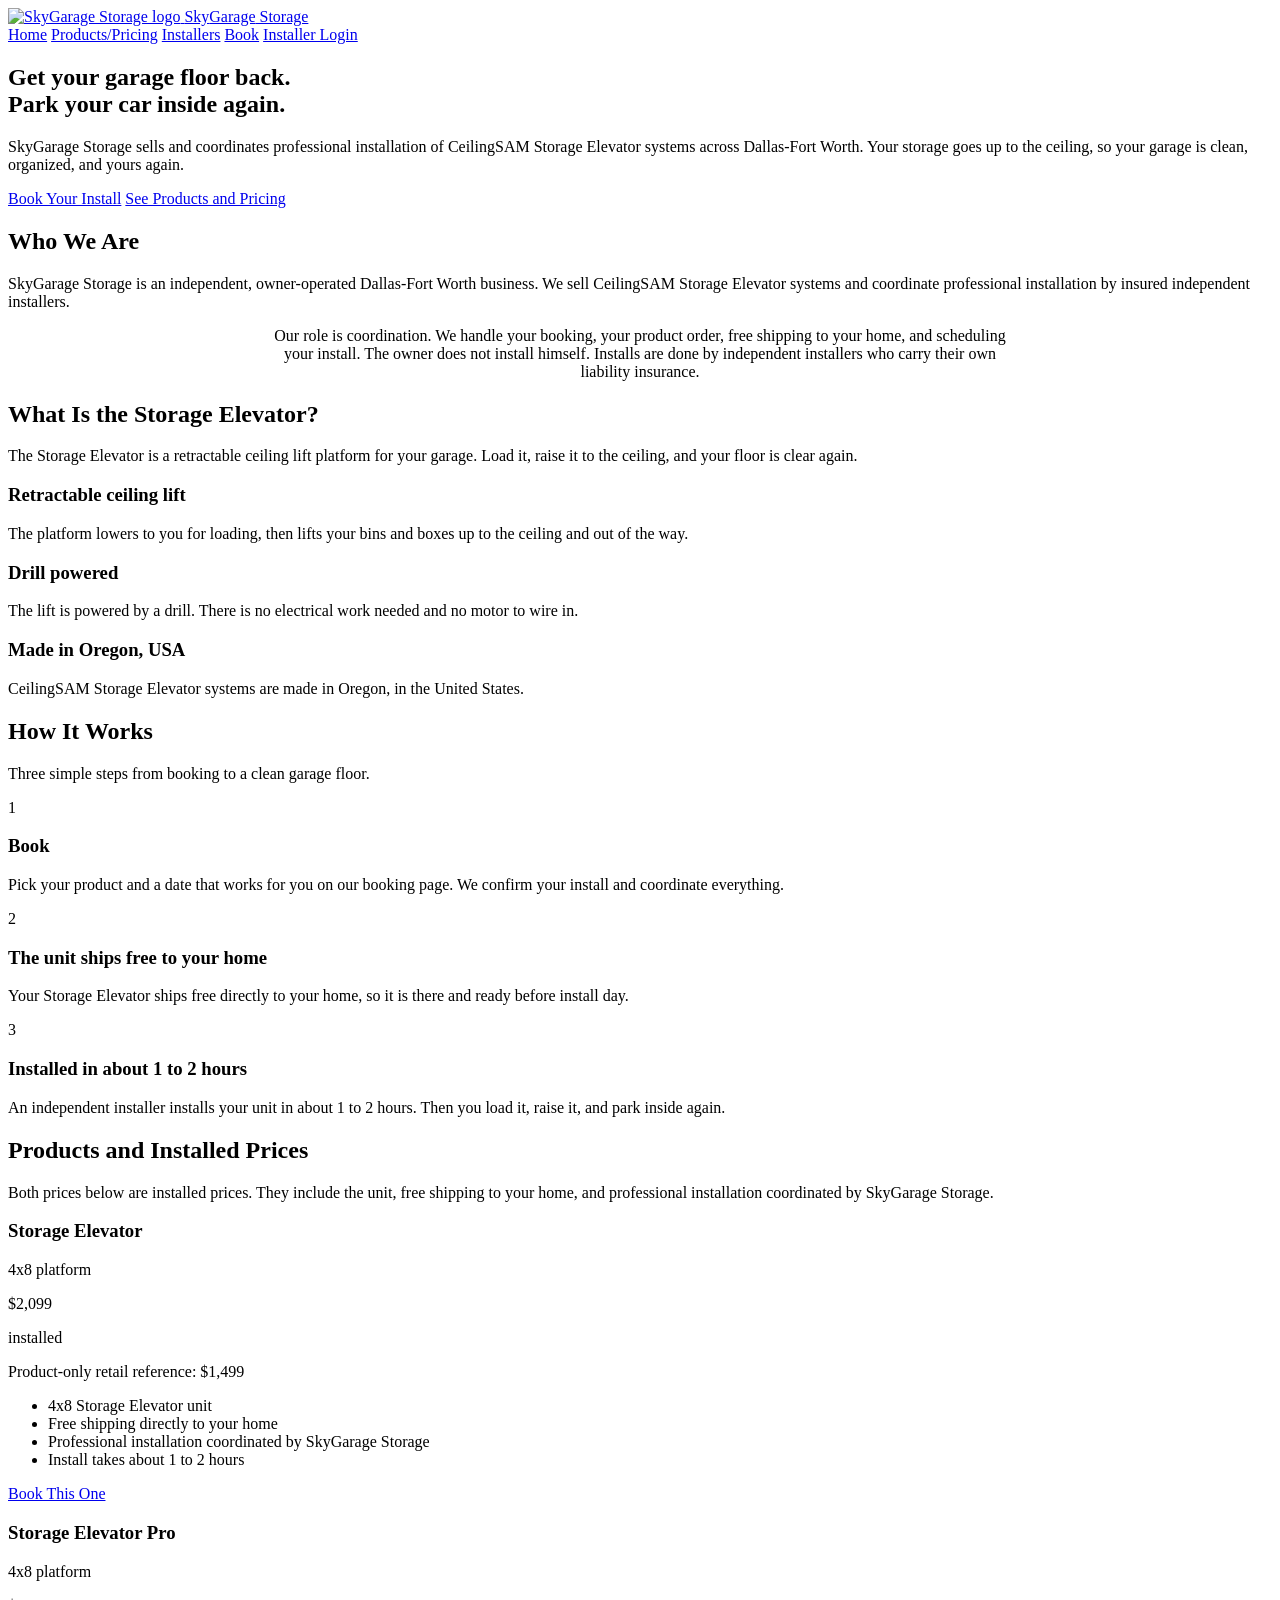
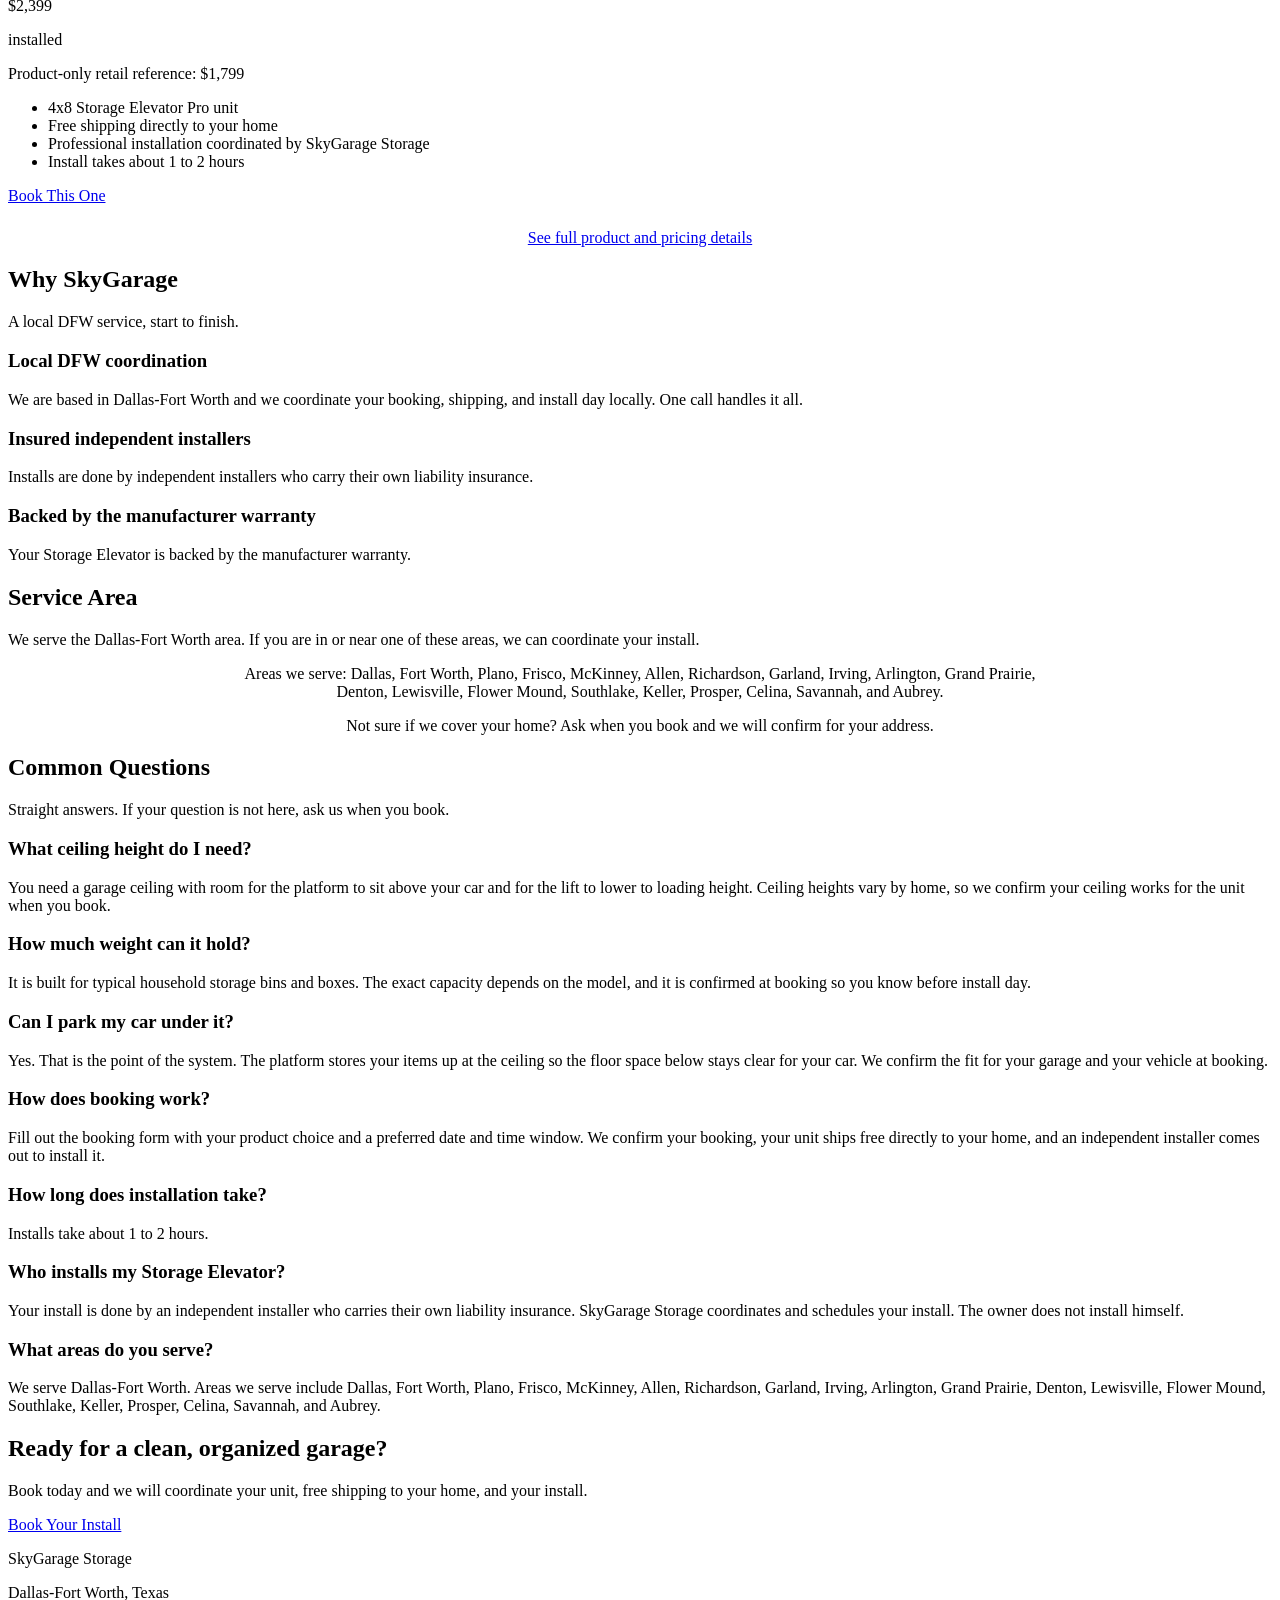
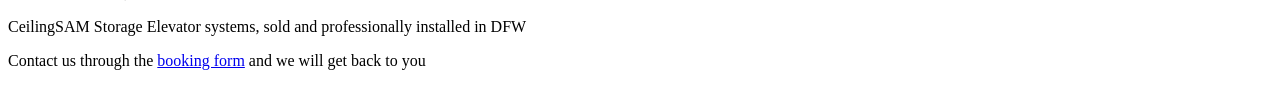
==== index.html @ 348e8c03 "SkyGarage Storage site" ====
<!DOCTYPE html>
<html lang="en">
<head>
<meta charset="UTF-8">
<meta name="viewport" content="width=device-width, initial-scale=1.0">
<title>SkyGarage Storage | Overhead Garage Storage in Dallas-Fort Worth</title>
<meta name="description" content="CeilingSAM Storage Elevator systems, sold and professionally installed in DFW. Get your garage floor back and park your car inside again.">
<link rel="icon" type="image/png" href="assets/favicon.png">
<link rel="stylesheet" href="assets/style.css">
</head>
<body>

<header class="site-header">
  <div class="header-inner">
    <a class="brand" href="index.html">
      <img src="assets/logo.png" alt="SkyGarage Storage logo">
      <span class="brand-name">Sky<span>Garage</span> Storage</span>
    </a>
    <nav class="main-nav" aria-label="Main navigation">
      <a href="index.html">Home</a>
      <a href="pricing.html">Products/Pricing</a>
      <a href="installers.html">Installers</a>
      <a href="book.html" class="nav-cta">Book</a>
      <a href="login.html">Installer Login</a>
    </nav>
  </div>
</header>

<main>
  <section class="hero">
    <div class="container">
      <h1>Get your garage floor back.<br><span>Park your car inside again.</span></h1>
      <p>SkyGarage Storage sells and coordinates professional installation of CeilingSAM Storage Elevator systems across Dallas-Fort Worth. Your storage goes up to the ceiling, so your garage is clean, organized, and yours again.</p>
      <a class="btn" href="book.html">Book Your Install</a>
      <a class="btn btn-secondary" href="pricing.html">See Products and Pricing</a>
    </div>
  </section>

  <section class="section">
    <div class="container">
      <h2>Who We Are</h2>
      <p class="section-intro">SkyGarage Storage is an independent, owner-operated Dallas-Fort Worth business. We sell CeilingSAM Storage Elevator systems and coordinate professional installation by insured independent installers.</p>
      <p class="lead" style="max-width:760px; margin:0 auto; text-align:center;">Our role is coordination. We handle your booking, your product order, free shipping to your home, and scheduling your install. The owner does not install himself. Installs are done by independent installers who carry their own liability insurance.</p>
    </div>
  </section>

  <section class="section section-alt">
    <div class="container">
      <h2>What Is the Storage Elevator?</h2>
      <p class="section-intro">The Storage Elevator is a retractable ceiling lift platform for your garage. Load it, raise it to the ceiling, and your floor is clear again.</p>
      <div class="grid">
        <div class="card">
          <h3>Retractable ceiling lift</h3>
          <p>The platform lowers to you for loading, then lifts your bins and boxes up to the ceiling and out of the way.</p>
        </div>
        <div class="card">
          <h3>Drill powered</h3>
          <p>The lift is powered by a drill. There is no electrical work needed and no motor to wire in.</p>
        </div>
        <div class="card">
          <h3>Made in Oregon, USA</h3>
          <p>CeilingSAM Storage Elevator systems are made in Oregon, in the United States.</p>
        </div>
      </div>
    </div>
  </section>

  <section class="section">
    <div class="container">
      <h2>How It Works</h2>
      <p class="section-intro">Three simple steps from booking to a clean garage floor.</p>
      <div class="grid">
        <div class="card">
          <span class="step-num">1</span>
          <h3>Book</h3>
          <p>Pick your product and a date that works for you on our booking page. We confirm your install and coordinate everything.</p>
        </div>
        <div class="card">
          <span class="step-num">2</span>
          <h3>The unit ships free to your home</h3>
          <p>Your Storage Elevator ships free directly to your home, so it is there and ready before install day.</p>
        </div>
        <div class="card">
          <span class="step-num">3</span>
          <h3>Installed in about 1 to 2 hours</h3>
          <p>An independent installer installs your unit in about 1 to 2 hours. Then you load it, raise it, and park inside again.</p>
        </div>
      </div>
    </div>
  </section>

  <section class="section section-alt" id="products">
    <div class="container">
      <h2>Products and Installed Prices</h2>
      <p class="section-intro">Both prices below are installed prices. They include the unit, free shipping to your home, and professional installation coordinated by SkyGarage Storage.</p>
      <div class="grid">
        <div class="product-card">
          <h3>Storage Elevator</h3>
          <p class="product-size">4x8 platform</p>
          <p class="price">$2,099</p>
          <p class="price-label">installed</p>
          <p class="reference-price">Product-only retail reference: $1,499</p>
          <ul>
            <li>4x8 Storage Elevator unit</li>
            <li>Free shipping directly to your home</li>
            <li>Professional installation coordinated by SkyGarage Storage</li>
            <li>Install takes about 1 to 2 hours</li>
          </ul>
          <a class="btn" href="book.html">Book This One</a>
        </div>
        <div class="product-card featured">
          <h3>Storage Elevator Pro</h3>
          <p class="product-size">4x8 platform</p>
          <p class="price">$2,399</p>
          <p class="price-label">installed</p>
          <p class="reference-price">Product-only retail reference: $1,799</p>
          <ul>
            <li>4x8 Storage Elevator Pro unit</li>
            <li>Free shipping directly to your home</li>
            <li>Professional installation coordinated by SkyGarage Storage</li>
            <li>Install takes about 1 to 2 hours</li>
          </ul>
          <a class="btn" href="book.html">Book This One</a>
        </div>
      </div>
      <p style="text-align:center; margin-top:24px;"><a href="pricing.html">See full product and pricing details</a></p>
    </div>
  </section>

  <section class="section">
    <div class="container">
      <h2>Why SkyGarage</h2>
      <p class="section-intro">A local DFW service, start to finish.</p>
      <div class="grid">
        <div class="card">
          <h3>Local DFW coordination</h3>
          <p>We are based in Dallas-Fort Worth and we coordinate your booking, shipping, and install day locally. One call handles it all.</p>
        </div>
        <div class="card">
          <h3>Insured independent installers</h3>
          <p>Installs are done by independent installers who carry their own liability insurance.</p>
        </div>
        <div class="card">
          <h3>Backed by the manufacturer warranty</h3>
          <p>Your Storage Elevator is backed by the manufacturer warranty.</p>
        </div>
      </div>
    </div>
  </section>

  <section class="section section-alt" id="service-area">
    <div class="container">
      <h2>Service Area</h2>
      <p class="section-intro">We serve the Dallas-Fort Worth area. If you are in or near one of these areas, we can coordinate your install.</p>
      <p class="lead" style="max-width:820px; margin:0 auto; text-align:center;">Areas we serve: Dallas, Fort Worth, Plano, Frisco, McKinney, Allen, Richardson, Garland, Irving, Arlington, Grand Prairie, Denton, Lewisville, Flower Mound, Southlake, Keller, Prosper, Celina, Savannah, and Aubrey.</p>
      <p class="lead" style="max-width:820px; margin:16px auto 0; text-align:center;">Not sure if we cover your home? Ask when you book and we will confirm for your address.</p>
    </div>
  </section>

  <section class="section">
    <div class="container">
      <h2>Common Questions</h2>
      <p class="section-intro">Straight answers. If your question is not here, ask us when you book.</p>
      <div class="faq">
        <div class="faq-item">
          <h3>What ceiling height do I need?</h3>
          <p>You need a garage ceiling with room for the platform to sit above your car and for the lift to lower to loading height. Ceiling heights vary by home, so we confirm your ceiling works for the unit when you book.</p>
        </div>
        <div class="faq-item">
          <h3>How much weight can it hold?</h3>
          <p>It is built for typical household storage bins and boxes. The exact capacity depends on the model, and it is confirmed at booking so you know before install day.</p>
        </div>
        <div class="faq-item">
          <h3>Can I park my car under it?</h3>
          <p>Yes. That is the point of the system. The platform stores your items up at the ceiling so the floor space below stays clear for your car. We confirm the fit for your garage and your vehicle at booking.</p>
        </div>
        <div class="faq-item">
          <h3>How does booking work?</h3>
          <p>Fill out the booking form with your product choice and a preferred date and time window. We confirm your booking, your unit ships free directly to your home, and an independent installer comes out to install it.</p>
        </div>
        <div class="faq-item">
          <h3>How long does installation take?</h3>
          <p>Installs take about 1 to 2 hours.</p>
        </div>
        <div class="faq-item">
          <h3>Who installs my Storage Elevator?</h3>
          <p>Your install is done by an independent installer who carries their own liability insurance. SkyGarage Storage coordinates and schedules your install. The owner does not install himself.</p>
        </div>
        <div class="faq-item">
          <h3>What areas do you serve?</h3>
          <p>We serve Dallas-Fort Worth. Areas we serve include Dallas, Fort Worth, Plano, Frisco, McKinney, Allen, Richardson, Garland, Irving, Arlington, Grand Prairie, Denton, Lewisville, Flower Mound, Southlake, Keller, Prosper, Celina, Savannah, and Aubrey.</p>
        </div>
      </div>
    </div>
  </section>

  <section class="cta-band">
    <div class="container">
      <h2>Ready for a clean, organized garage?</h2>
      <p>Book today and we will coordinate your unit, free shipping to your home, and your install.</p>
      <a class="btn" href="book.html">Book Your Install</a>
    </div>
  </section>
</main>

<footer class="site-footer">
  <div class="container">
    <p class="footer-name">SkyGarage Storage</p>
    <p>Dallas-Fort Worth, Texas</p>
    <p>CeilingSAM Storage Elevator systems, sold and professionally installed in DFW</p>
    <p>Contact us through the <a href="book.html">booking form</a> and we will get back to you</p>
  </div>
</footer>

</body>
</html>
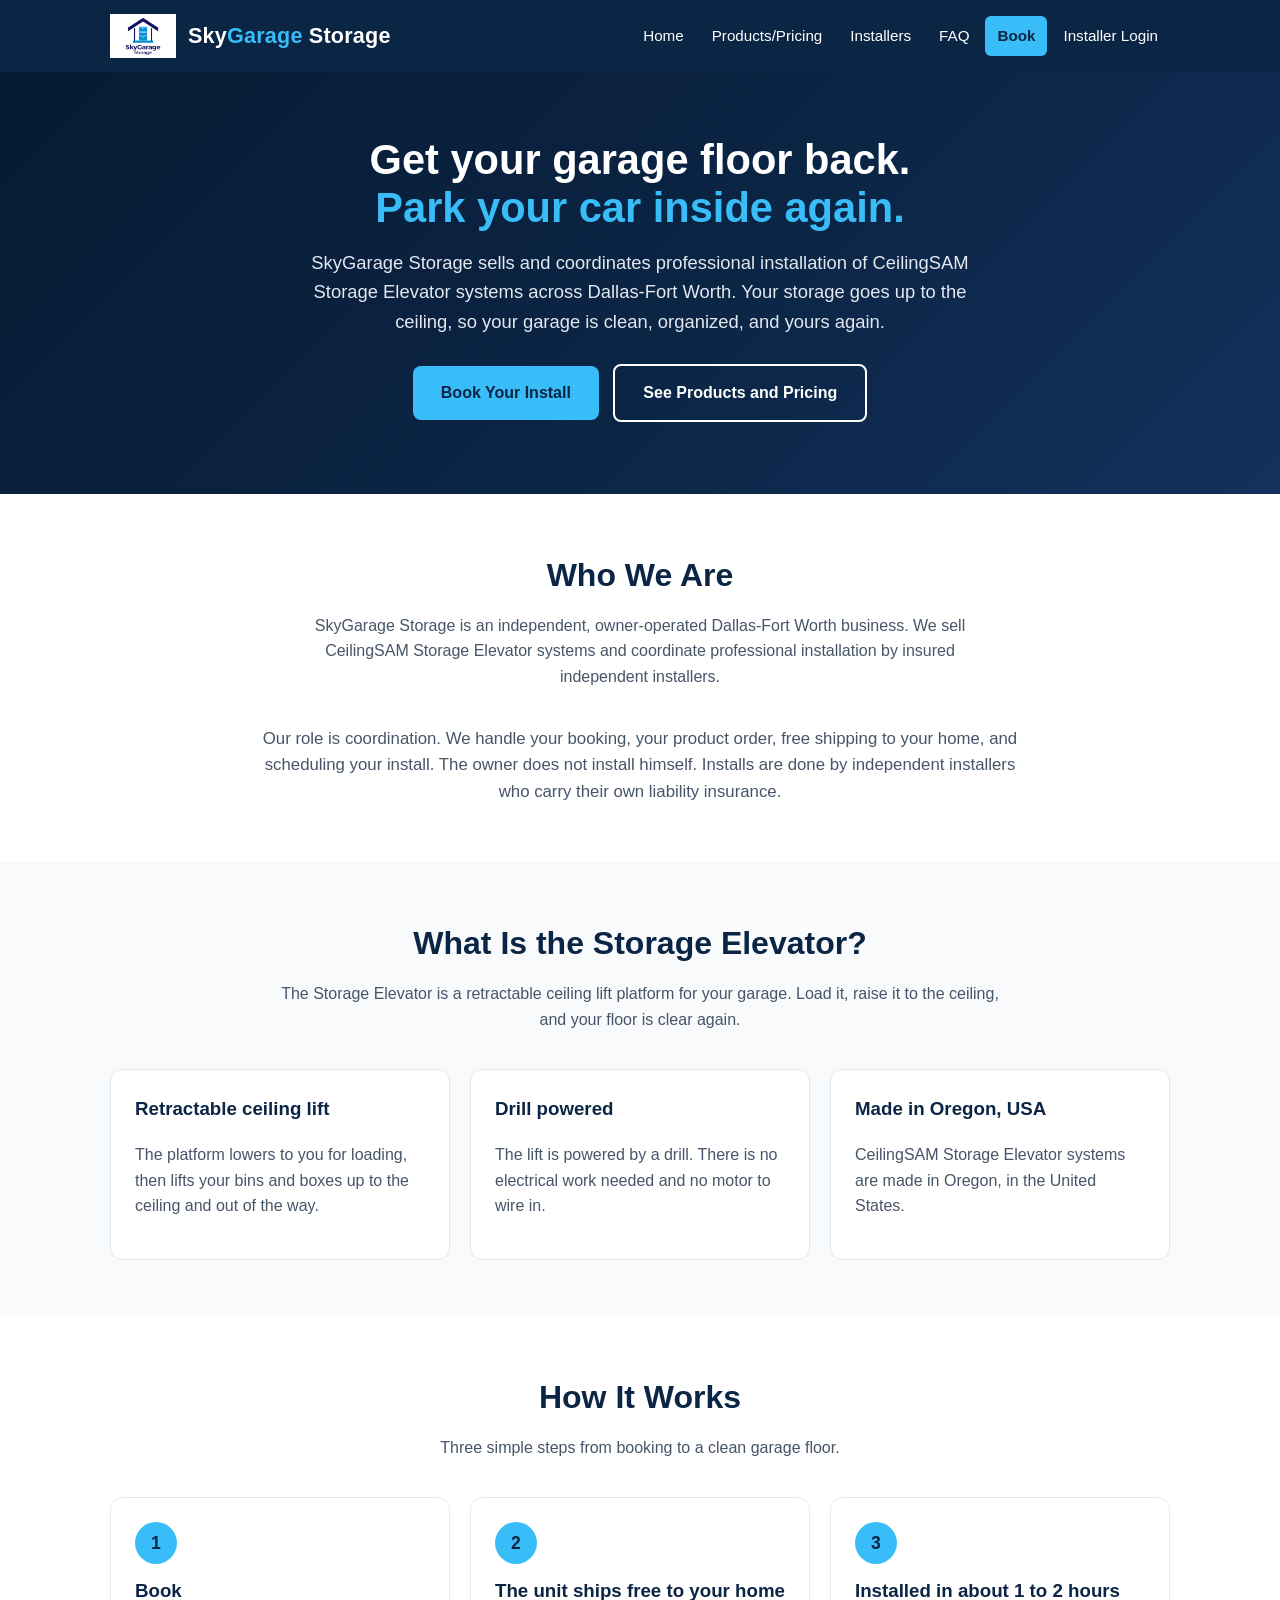
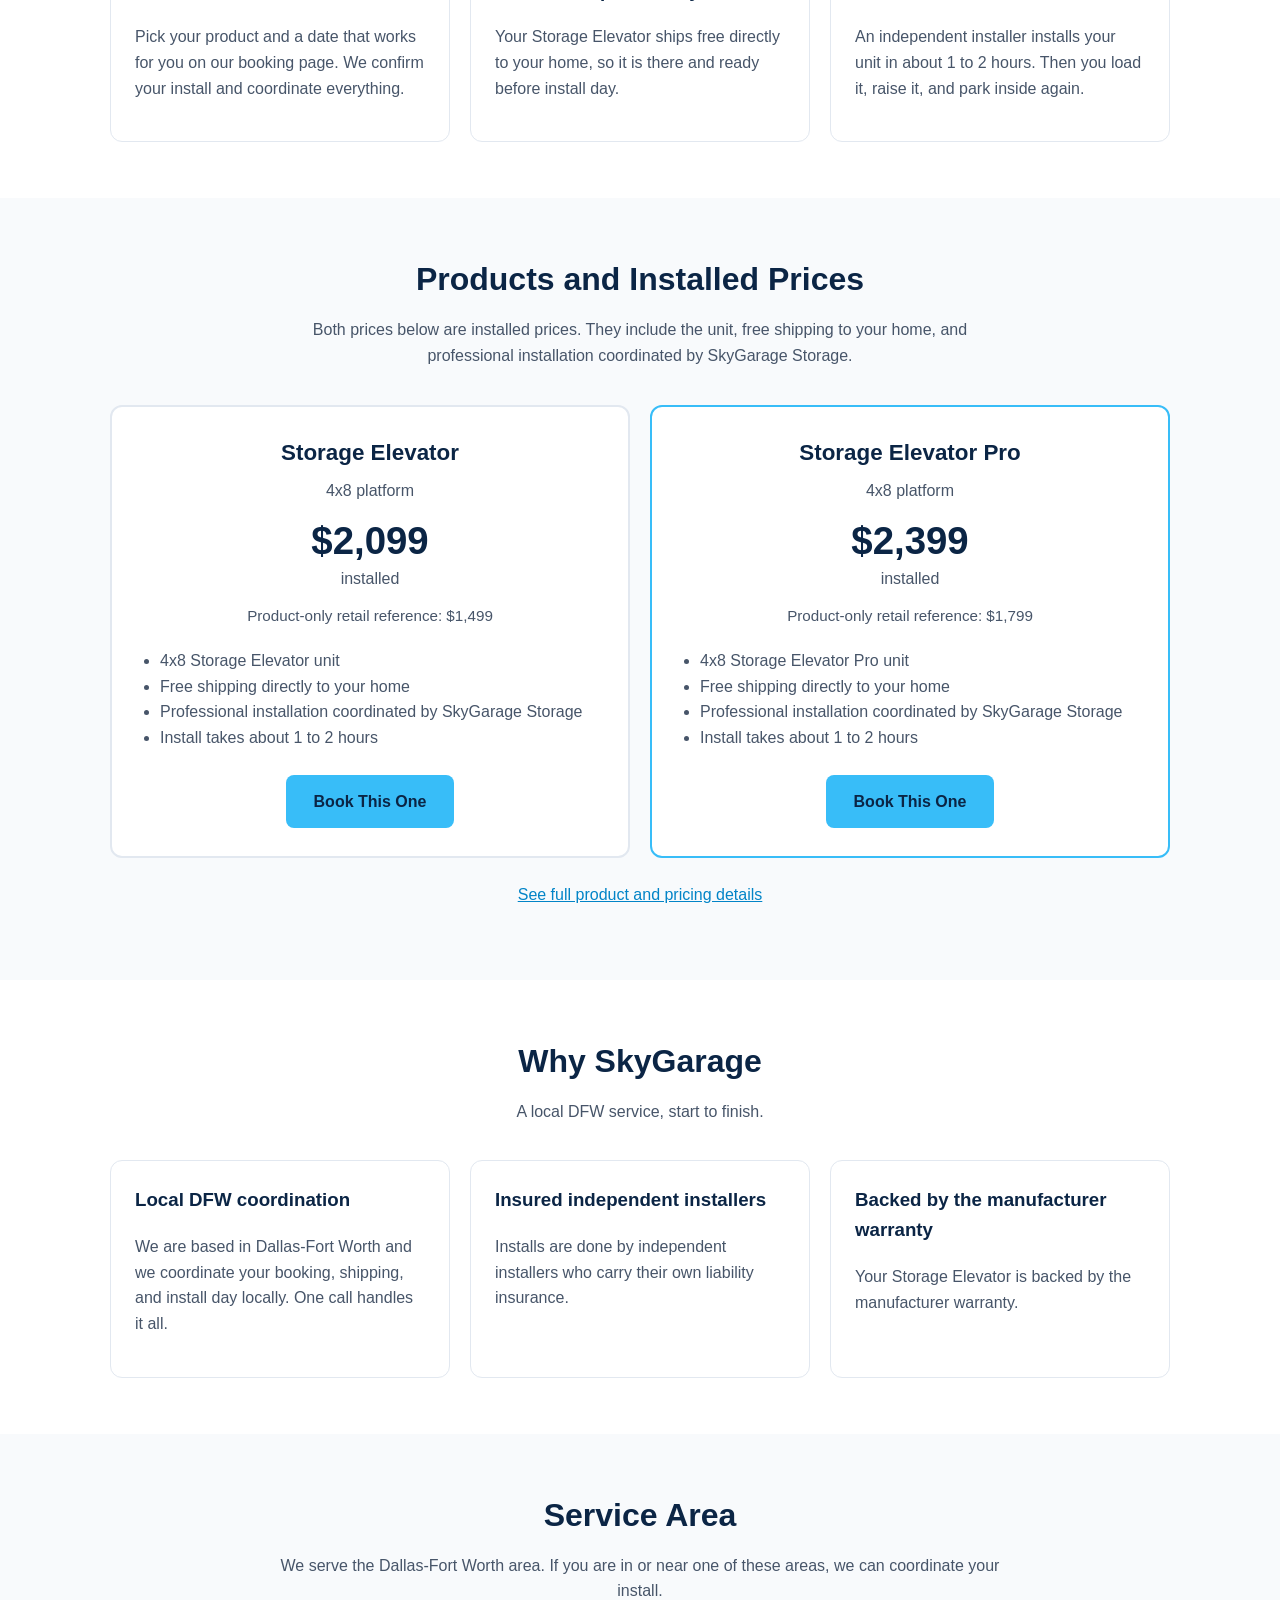
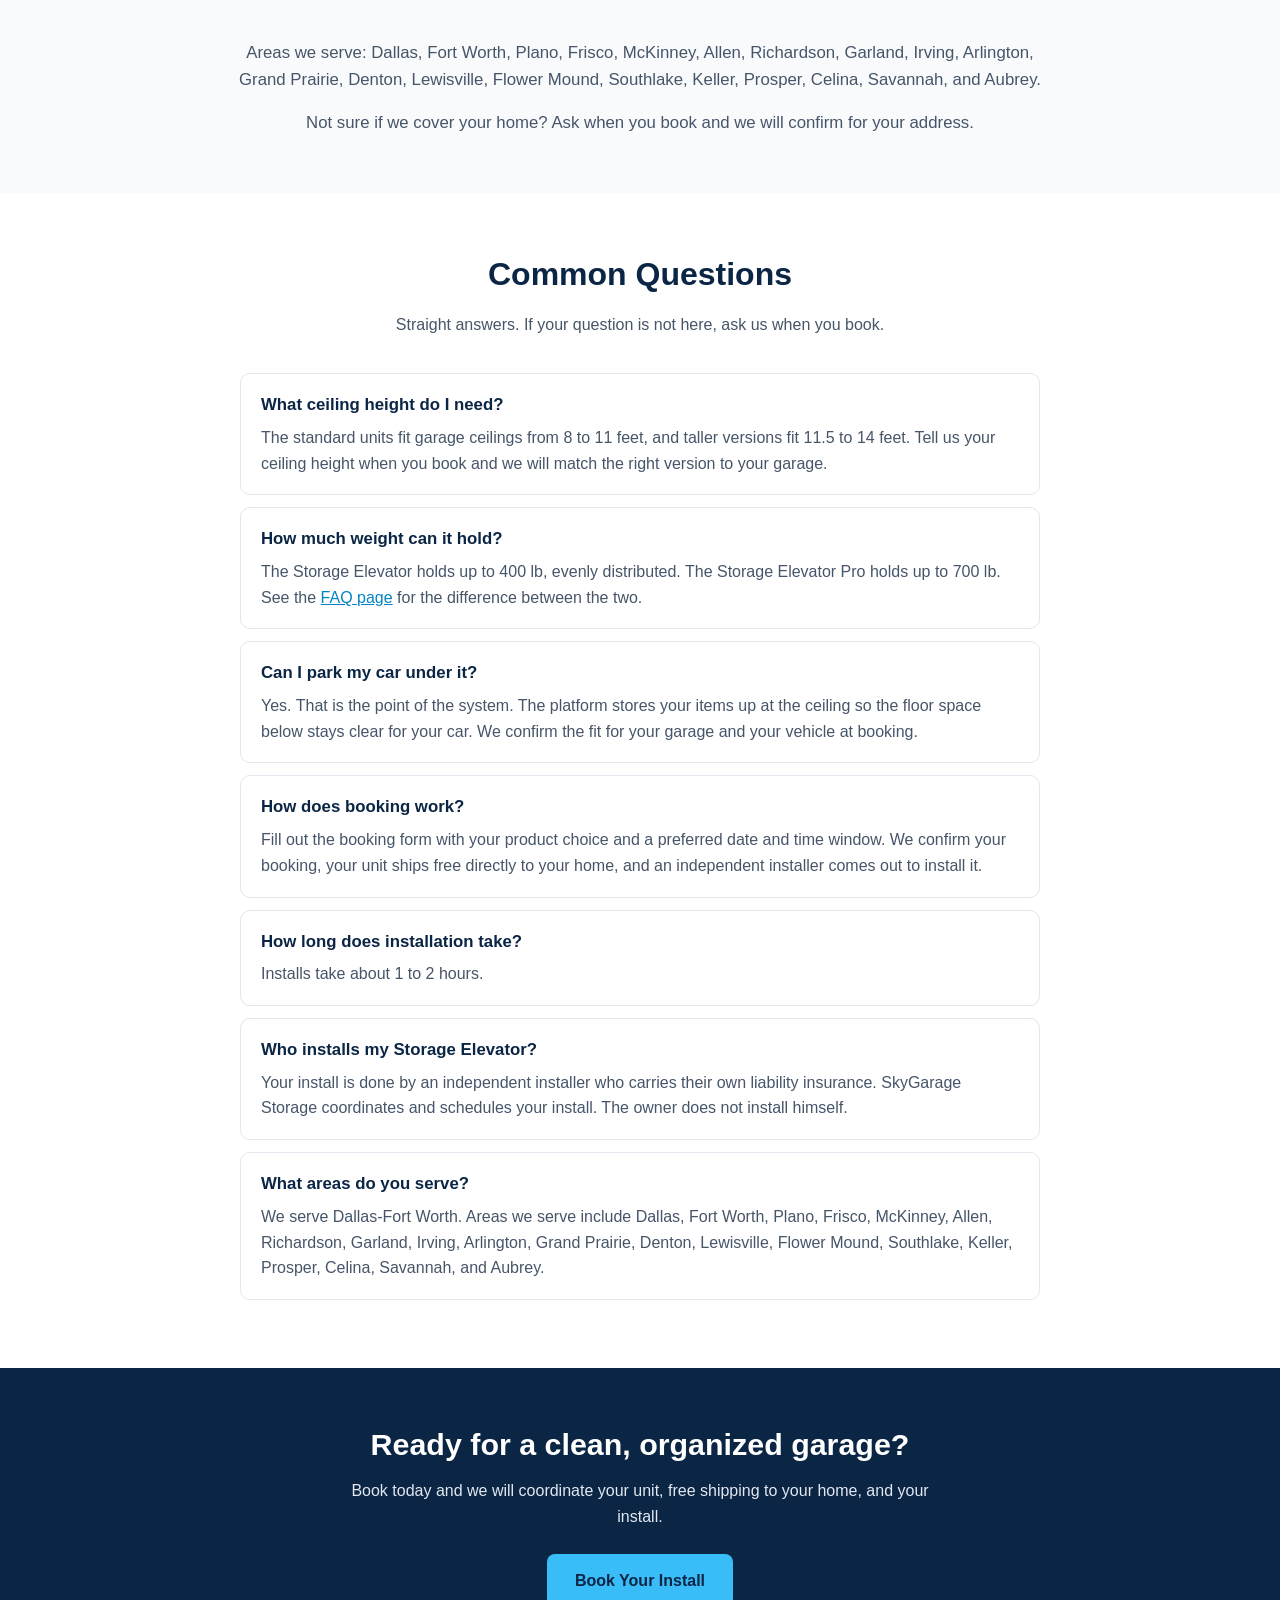
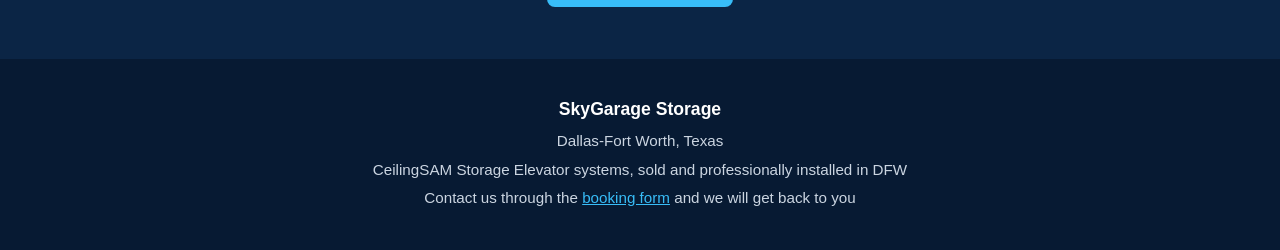
==== commit 86ea3a20: "Add FAQ page, FAQ nav link, and sharper FAQ answers" ====
--- a/index.html
+++ b/index.html
@@ -20,6 +20,7 @@
       <a href="index.html">Home</a>
       <a href="pricing.html">Products/Pricing</a>
       <a href="installers.html">Installers</a>
+      <a href="faq.html">FAQ</a>
       <a href="book.html" class="nav-cta">Book</a>
       <a href="login.html">Installer Login</a>
     </nav>
@@ -164,11 +165,11 @@
       <div class="faq">
         <div class="faq-item">
           <h3>What ceiling height do I need?</h3>
-          <p>You need a garage ceiling with room for the platform to sit above your car and for the lift to lower to loading height. Ceiling heights vary by home, so we confirm your ceiling works for the unit when you book.</p>
+          <p>The standard units fit garage ceilings from 8 to 11 feet, and taller versions fit 11.5 to 14 feet. Tell us your ceiling height when you book and we will match the right version to your garage.</p>
         </div>
         <div class="faq-item">
           <h3>How much weight can it hold?</h3>
-          <p>It is built for typical household storage bins and boxes. The exact capacity depends on the model, and it is confirmed at booking so you know before install day.</p>
+          <p>The Storage Elevator holds up to 400 lb, evenly distributed. The Storage Elevator Pro holds up to 700 lb. See the <a href="faq.html">FAQ page</a> for the difference between the two.</p>
         </div>
         <div class="faq-item">
           <h3>Can I park my car under it?</h3>
--- a/assets/style.css
+++ b/assets/style.css
@@ -0,0 +1,347 @@
+:root {
+  --navy: #0B2545;
+  --navy-dark: #071A33;
+  --sky: #38BDF8;
+  --sky-dark: #0284C7;
+  --white: #ffffff;
+  --gray-50: #F8FAFC;
+  --gray-100: #F1F5F9;
+  --gray-200: #E2E8F0;
+  --gray-600: #475569;
+  --gray-800: #1E293B;
+  --green: #15803D;
+  --red: #B91C1C;
+}
+
+* { box-sizing: border-box; }
+
+html { scroll-behavior: smooth; }
+
+body {
+  margin: 0;
+  font-family: Arial, Helvetica, sans-serif;
+  color: var(--gray-800);
+  background: var(--white);
+  line-height: 1.6;
+  font-size: 16px;
+}
+
+a { color: var(--sky-dark); }
+a:hover { text-decoration: underline; }
+
+.container {
+  max-width: 1100px;
+  margin: 0 auto;
+  padding: 0 20px;
+}
+
+/* Header */
+.site-header {
+  background: var(--navy);
+  color: var(--white);
+  position: sticky;
+  top: 0;
+  z-index: 50;
+}
+.site-header .header-inner {
+  max-width: 1100px;
+  margin: 0 auto;
+  padding: 14px 20px;
+  display: flex;
+  align-items: center;
+  justify-content: space-between;
+  gap: 16px;
+  flex-wrap: wrap;
+}
+.brand {
+  display: flex;
+  align-items: center;
+  gap: 12px;
+  color: var(--white);
+  text-decoration: none;
+}
+.brand:hover { text-decoration: none; }
+.brand img {
+  height: 44px;
+  width: auto;
+  display: block;
+}
+.brand-name {
+  font-size: 1.35rem;
+  font-weight: bold;
+  letter-spacing: 0.2px;
+}
+.brand-name span { color: var(--sky); }
+.main-nav { display: flex; flex-wrap: wrap; gap: 4px; }
+.main-nav a {
+  color: var(--white);
+  text-decoration: none;
+  padding: 8px 12px;
+  border-radius: 6px;
+  font-size: 0.95rem;
+}
+.main-nav a:hover { background: rgba(255,255,255,0.12); text-decoration: none; }
+.main-nav a.nav-cta {
+  background: var(--sky);
+  color: var(--navy);
+  font-weight: bold;
+}
+.main-nav a.nav-cta:hover { background: #7DD3FC; }
+
+/* Hero */
+.hero {
+  background: var(--navy);
+  background: linear-gradient(135deg, var(--navy-dark) 0%, var(--navy) 55%, #13315C 100%);
+  color: var(--white);
+  padding: 64px 0 72px;
+  text-align: center;
+}
+.hero h1 {
+  font-size: 2.6rem;
+  line-height: 1.15;
+  margin: 0 0 16px;
+}
+.hero h1 span { color: var(--sky); }
+.hero p {
+  font-size: 1.15rem;
+  max-width: 680px;
+  margin: 0 auto 28px;
+  color: #E2E8F0;
+}
+.btn {
+  display: inline-block;
+  background: var(--sky);
+  color: var(--navy);
+  font-weight: bold;
+  padding: 14px 28px;
+  border-radius: 8px;
+  text-decoration: none;
+  border: none;
+  cursor: pointer;
+  font-size: 1rem;
+}
+.btn:hover { background: #7DD3FC; text-decoration: none; }
+.btn-secondary {
+  background: transparent;
+  color: var(--white);
+  border: 2px solid var(--white);
+  margin-left: 10px;
+}
+.btn-secondary:hover { background: rgba(255,255,255,0.12); }
+
+/* Sections */
+.section { padding: 56px 0; }
+.section-alt { background: var(--gray-50); }
+.section h2 {
+  font-size: 2rem;
+  color: var(--navy);
+  margin: 0 0 12px;
+  text-align: center;
+}
+.section .section-intro {
+  text-align: center;
+  max-width: 720px;
+  margin: 0 auto 36px;
+  color: var(--gray-600);
+}
+.lead { font-size: 1.05rem; color: var(--gray-600); }
+
+/* Cards and grids */
+.grid {
+  display: grid;
+  grid-template-columns: repeat(auto-fit, minmax(260px, 1fr));
+  gap: 20px;
+}
+.card {
+  background: var(--white);
+  border: 1px solid var(--gray-200);
+  border-radius: 12px;
+  padding: 24px;
+}
+.card h3 { color: var(--navy); margin-top: 0; }
+.card p { color: var(--gray-600); }
+
+.step-num {
+  display: inline-flex;
+  align-items: center;
+  justify-content: center;
+  width: 42px;
+  height: 42px;
+  border-radius: 50%;
+  background: var(--sky);
+  color: var(--navy);
+  font-weight: bold;
+  font-size: 1.1rem;
+  margin-bottom: 12px;
+}
+
+/* Products */
+.product-card {
+  background: var(--white);
+  border: 2px solid var(--gray-200);
+  border-radius: 12px;
+  padding: 28px;
+  text-align: center;
+}
+.product-card.featured { border-color: var(--sky); }
+.product-card h3 { color: var(--navy); font-size: 1.4rem; margin: 0 0 8px; }
+.product-size { color: var(--gray-600); margin: 0 0 16px; }
+.price {
+  font-size: 2.4rem;
+  font-weight: bold;
+  color: var(--navy);
+  margin: 0;
+  line-height: 1.1;
+}
+.price-label { color: var(--gray-600); margin: 4px 0 12px; }
+.reference-price { color: var(--gray-600); font-size: 0.95rem; margin: 0 0 20px; }
+.product-card ul {
+  text-align: left;
+  margin: 0 0 24px;
+  padding-left: 20px;
+  color: var(--gray-600);
+}
+
+/* FAQ */
+.faq { max-width: 800px; margin: 0 auto; }
+.faq-item {
+  border: 1px solid var(--gray-200);
+  border-radius: 10px;
+  padding: 18px 20px;
+  margin-bottom: 12px;
+  background: var(--white);
+}
+.faq-item h3 { margin: 0 0 6px; color: var(--navy); font-size: 1.05rem; }
+.faq-item p { margin: 0; color: var(--gray-600); }
+
+/* CTA band */
+.cta-band {
+  background: var(--navy);
+  color: var(--white);
+  text-align: center;
+  padding: 52px 0;
+}
+.cta-band h2 { color: var(--white); margin: 0 0 10px; font-size: 1.9rem; }
+.cta-band p { color: #E2E8F0; margin: 0 auto 24px; max-width: 620px; }
+
+/* Forms */
+.form-wrap { max-width: 680px; margin: 0 auto; }
+.form-card {
+  background: var(--white);
+  border: 1px solid var(--gray-200);
+  border-radius: 12px;
+  padding: 28px;
+}
+.field { margin-bottom: 18px; }
+.field label {
+  display: block;
+  font-weight: bold;
+  color: var(--navy);
+  margin-bottom: 6px;
+  font-size: 0.95rem;
+}
+.field input,
+.field select,
+.field textarea {
+  width: 100%;
+  padding: 12px;
+  border: 1px solid var(--gray-200);
+  border-radius: 8px;
+  font-size: 1rem;
+  font-family: inherit;
+  background: var(--white);
+  color: var(--gray-800);
+}
+.field textarea { min-height: 110px; resize: vertical; }
+.field input:focus,
+.field select:focus,
+.field textarea:focus {
+  outline: 2px solid var(--sky);
+  border-color: var(--sky);
+}
+.form-message {
+  display: none;
+  padding: 14px 16px;
+  border-radius: 8px;
+  margin-bottom: 18px;
+  font-weight: bold;
+}
+.form-message.success {
+  display: block;
+  background: #F0FDF4;
+  border: 1px solid #BBF7D0;
+  color: var(--green);
+}
+.form-message.error {
+  display: block;
+  background: #FEF2F2;
+  border: 1px solid #FECACA;
+  color: var(--red);
+}
+.radio-row { display: flex; gap: 20px; flex-wrap: wrap; }
+.radio-row label { font-weight: normal; color: var(--gray-800); display: flex; gap: 6px; align-items: center; }
+.radio-row input { width: auto; }
+
+/* Jobs */
+.job-card {
+  border: 1px solid var(--gray-200);
+  border-radius: 10px;
+  padding: 18px 20px;
+  margin-bottom: 14px;
+  background: var(--white);
+}
+.job-card h3 { margin: 0 0 8px; color: var(--navy); }
+.job-card p { margin: 4px 0; color: var(--gray-600); }
+.job-status {
+  display: inline-block;
+  background: var(--gray-100);
+  color: var(--navy);
+  padding: 2px 10px;
+  border-radius: 999px;
+  font-size: 0.85rem;
+  font-weight: bold;
+}
+
+/* Footer */
+.site-footer {
+  background: var(--navy-dark);
+  color: #CBD5E1;
+  padding: 36px 0;
+  text-align: center;
+}
+.site-footer .footer-name {
+  color: var(--white);
+  font-weight: bold;
+  font-size: 1.1rem;
+  margin: 0 0 6px;
+}
+.site-footer p { margin: 4px 0; font-size: 0.95rem; }
+.site-footer a { color: var(--sky); }
+
+.page-hero {
+  background: var(--navy);
+  color: var(--white);
+  padding: 44px 0;
+  text-align: center;
+}
+.page-hero h1 { margin: 0 0 10px; font-size: 2.2rem; }
+.page-hero p { margin: 0 auto; max-width: 680px; color: #E2E8F0; }
+
+.pay-highlight {
+  background: var(--gray-100);
+  border: 2px solid var(--sky);
+  border-radius: 12px;
+  padding: 28px;
+  text-align: center;
+  margin-bottom: 32px;
+}
+.pay-highlight .price { font-size: 2.6rem; }
+
+@media (max-width: 640px) {
+  .hero h1 { font-size: 2rem; }
+  .page-hero h1 { font-size: 1.8rem; }
+  .site-header .header-inner { justify-content: center; text-align: center; }
+  .main-nav { justify-content: center; }
+  .btn-secondary { margin-left: 0; margin-top: 10px; }
+  .section { padding: 40px 0; }
+}
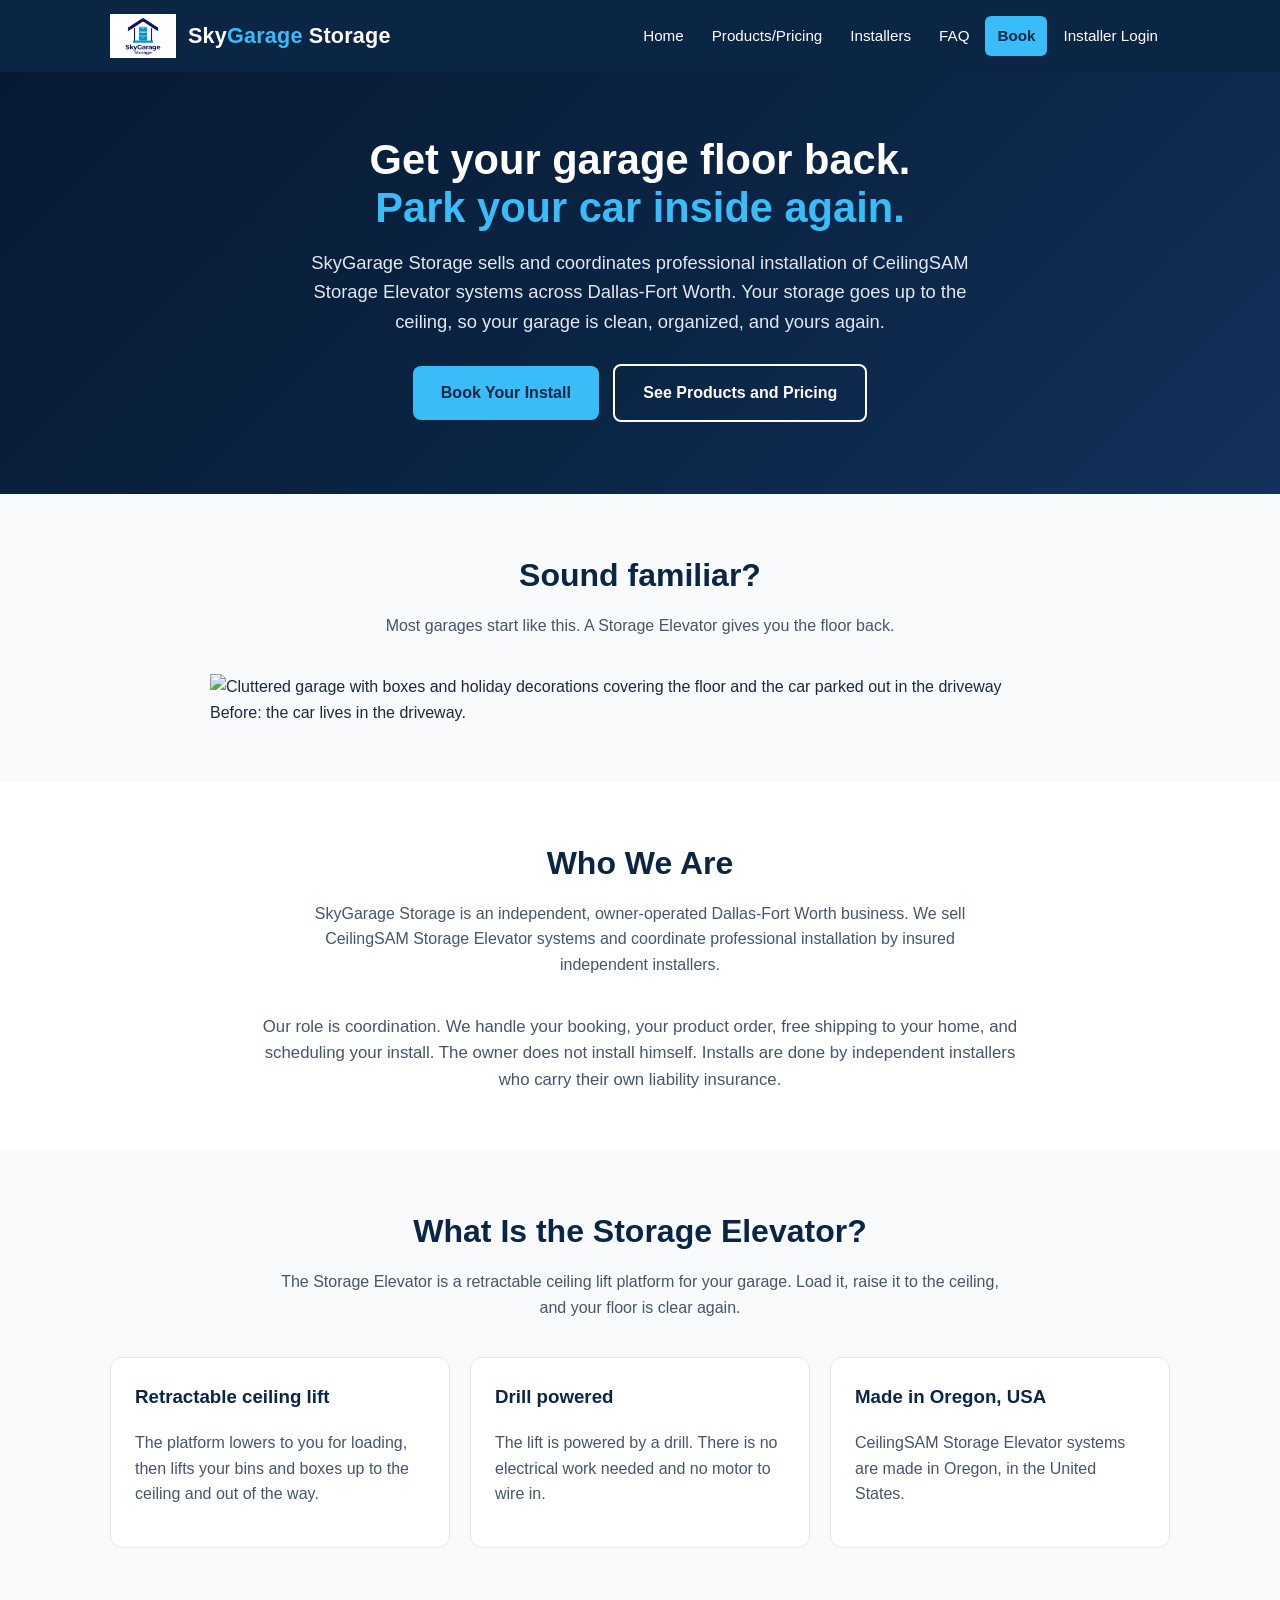
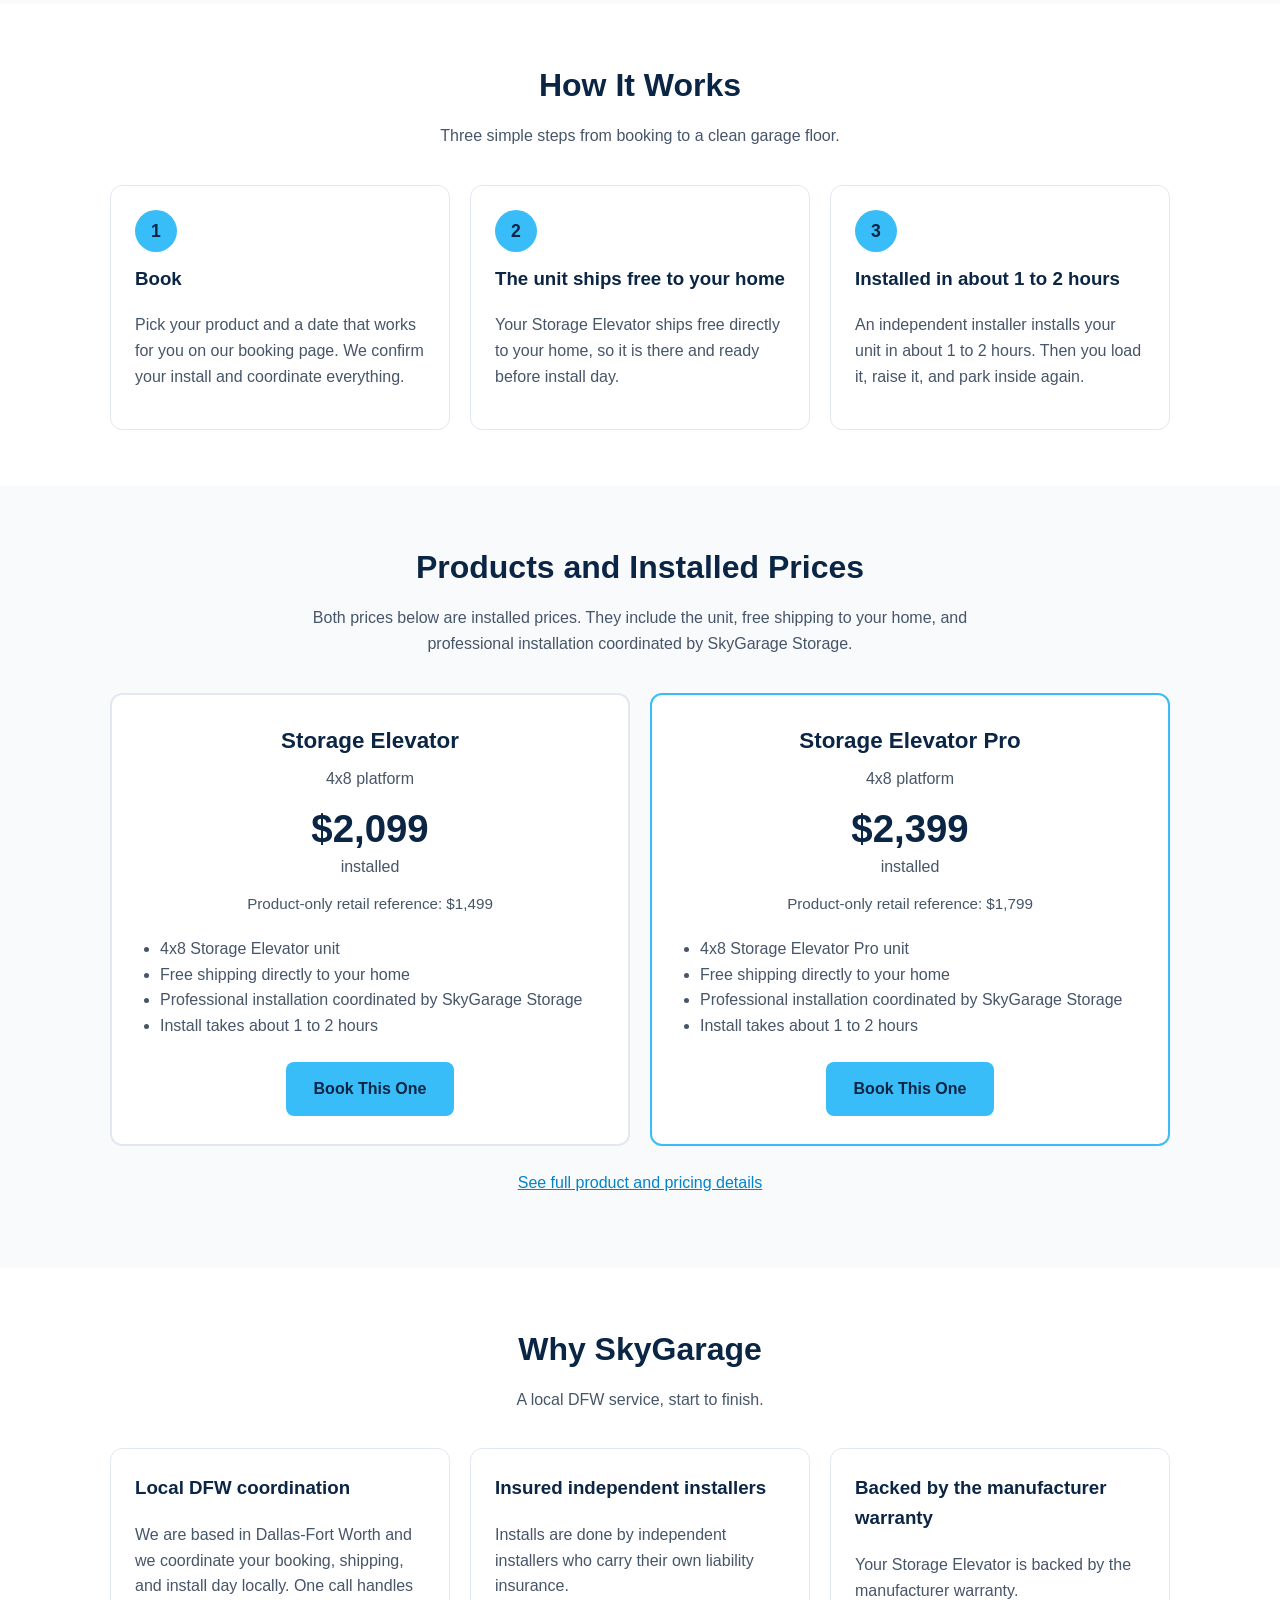
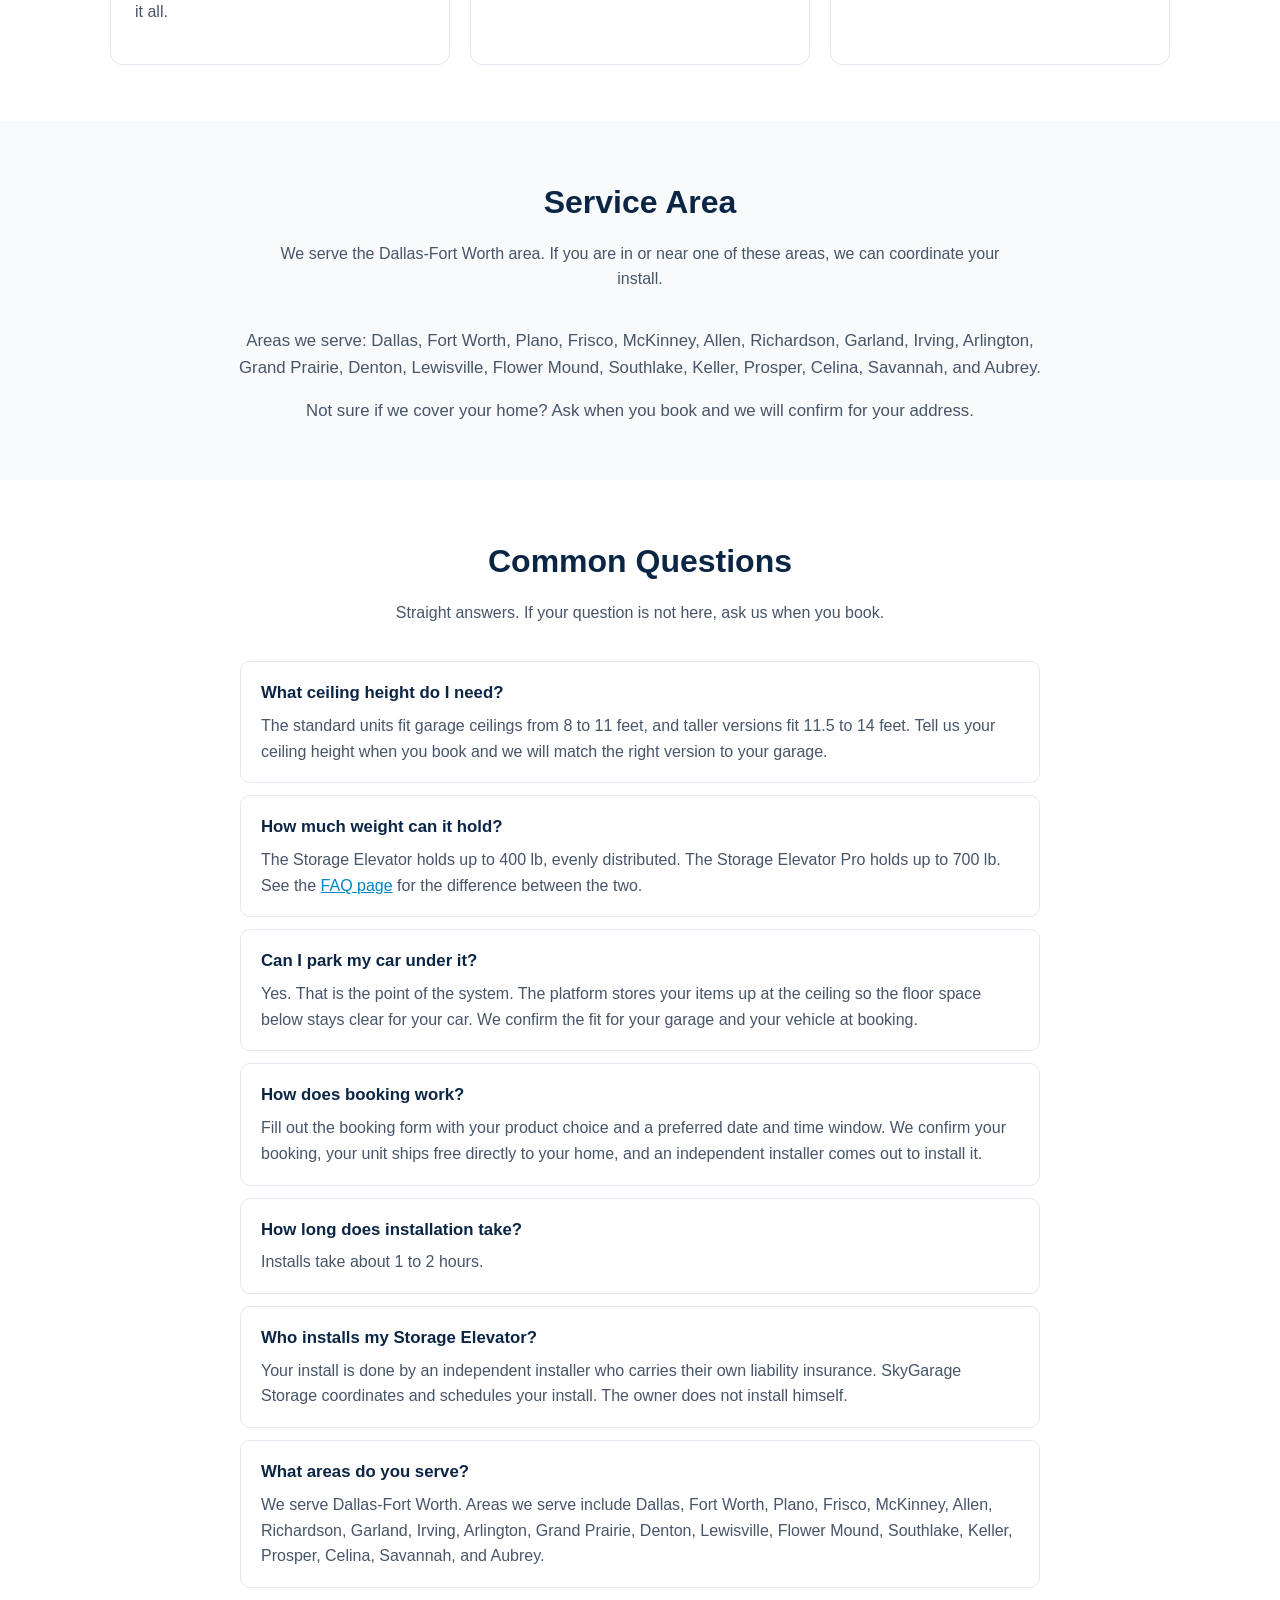
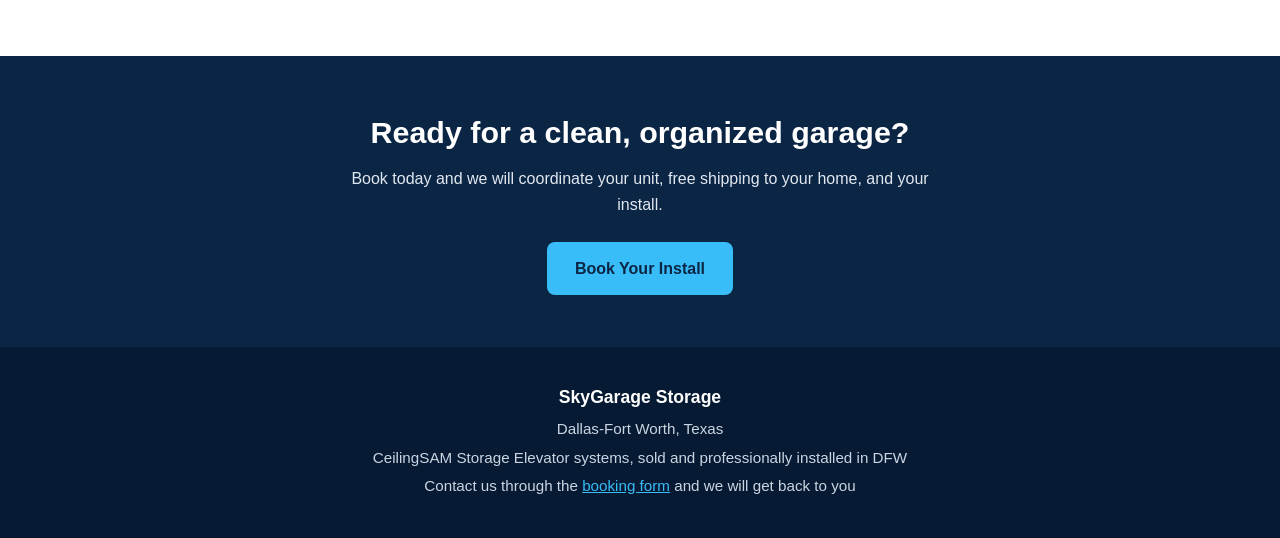
==== commit 835e5459: "Add before photo and photo styles" ====
--- a/index.html
+++ b/index.html
@@ -37,6 +37,17 @@
     </div>
   </section>
 
+  <section class="section section-alt">
+    <div class="container">
+      <h2>Sound familiar?</h2>
+      <p class="section-intro">Most garages start like this. A Storage Elevator gives you the floor back.</p>
+      <figure class="photo-card" style="max-width:860px; margin:0 auto;">
+        <img class="site-photo" src="assets/garage-before.jpg" alt="Cluttered garage with boxes and holiday decorations covering the floor and the car parked out in the driveway">
+        <figcaption>Before: the car lives in the driveway.</figcaption>
+      </figure>
+    </div>
+  </section>
+
   <section class="section">
     <div class="container">
       <h2>Who We Are</h2>
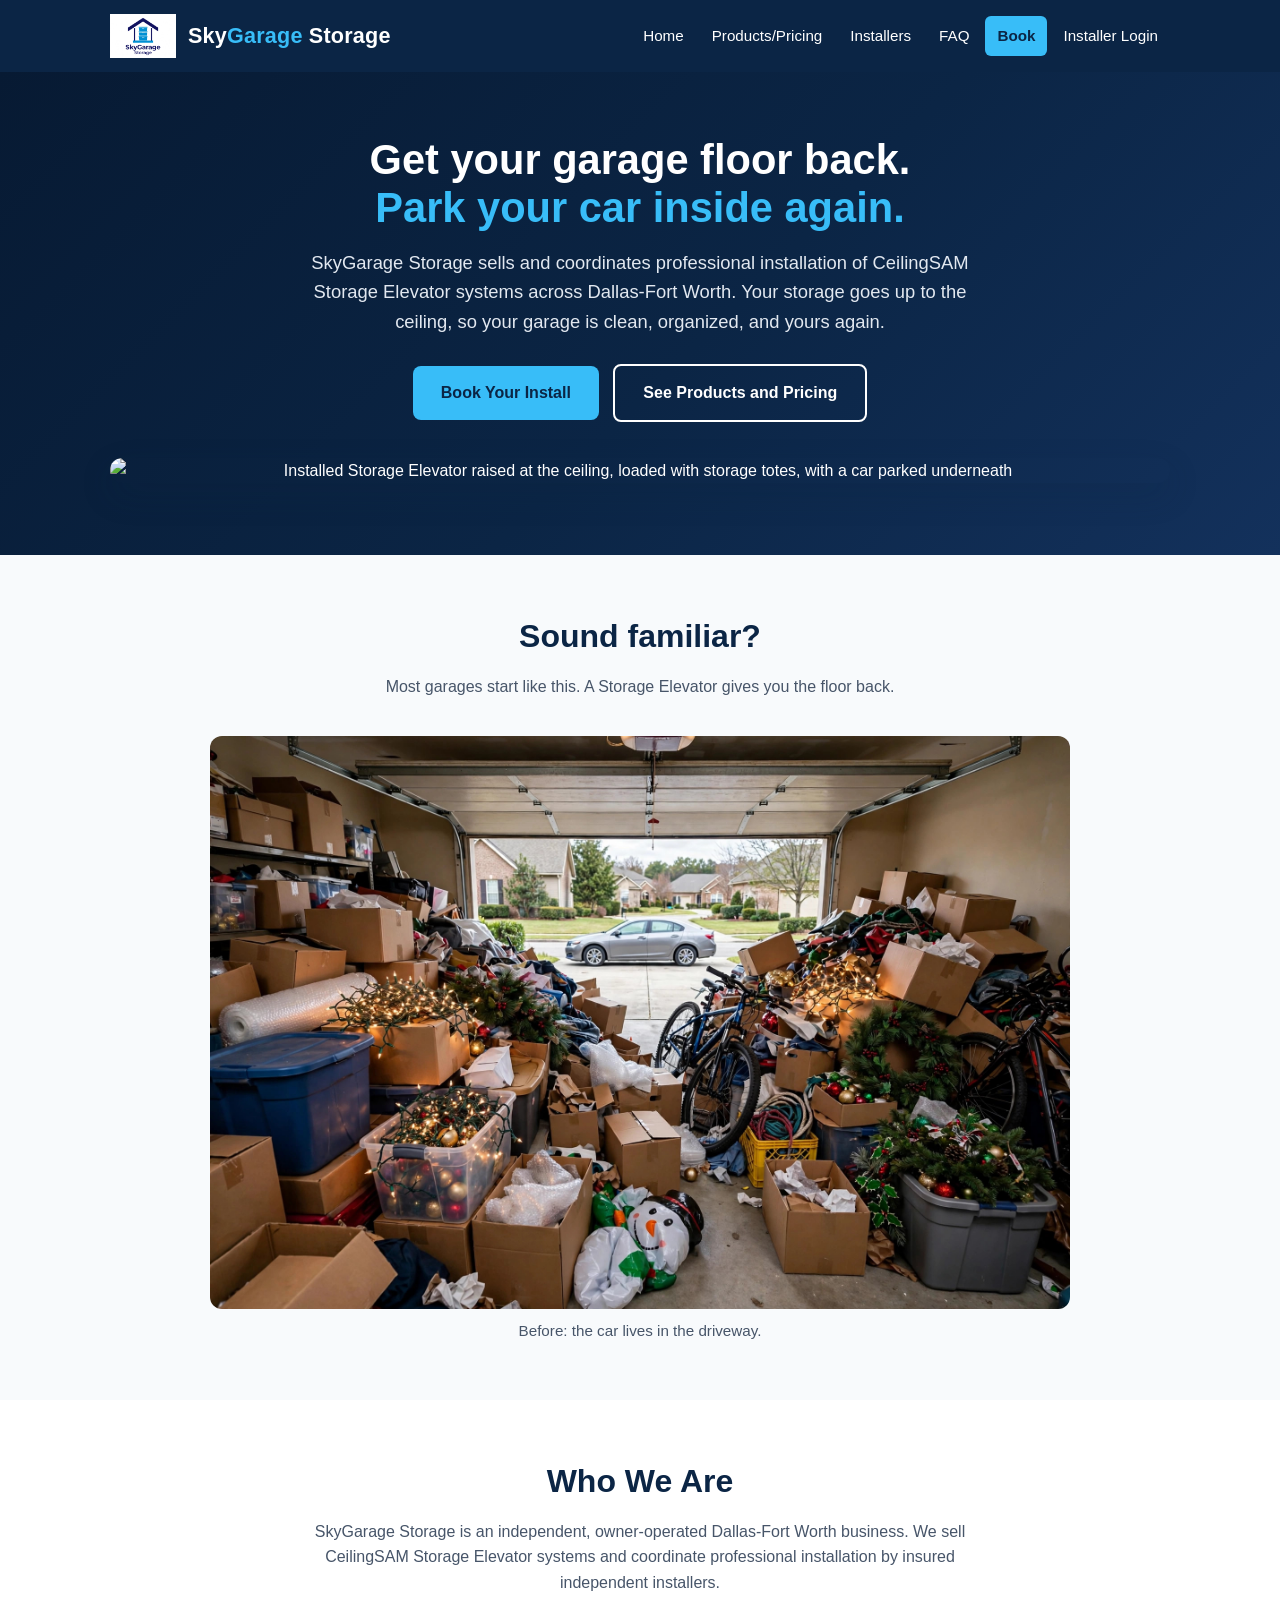
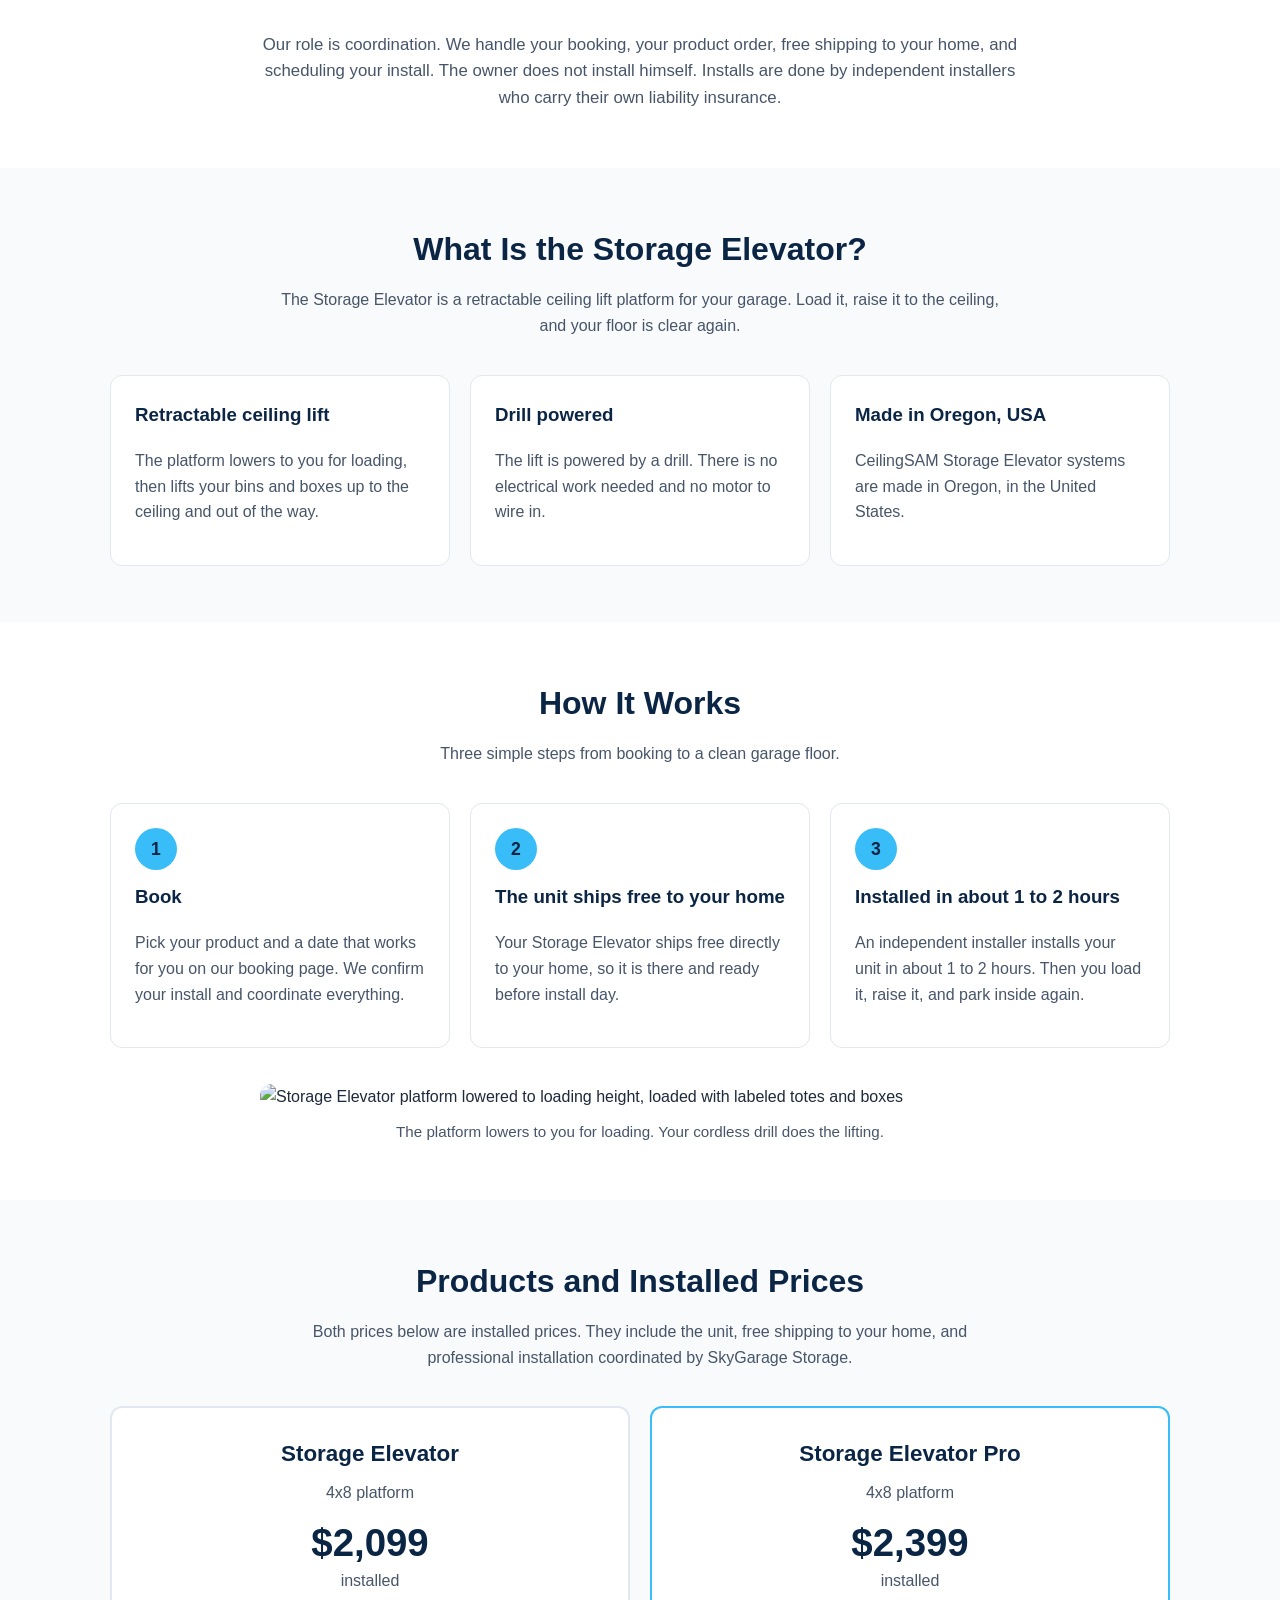
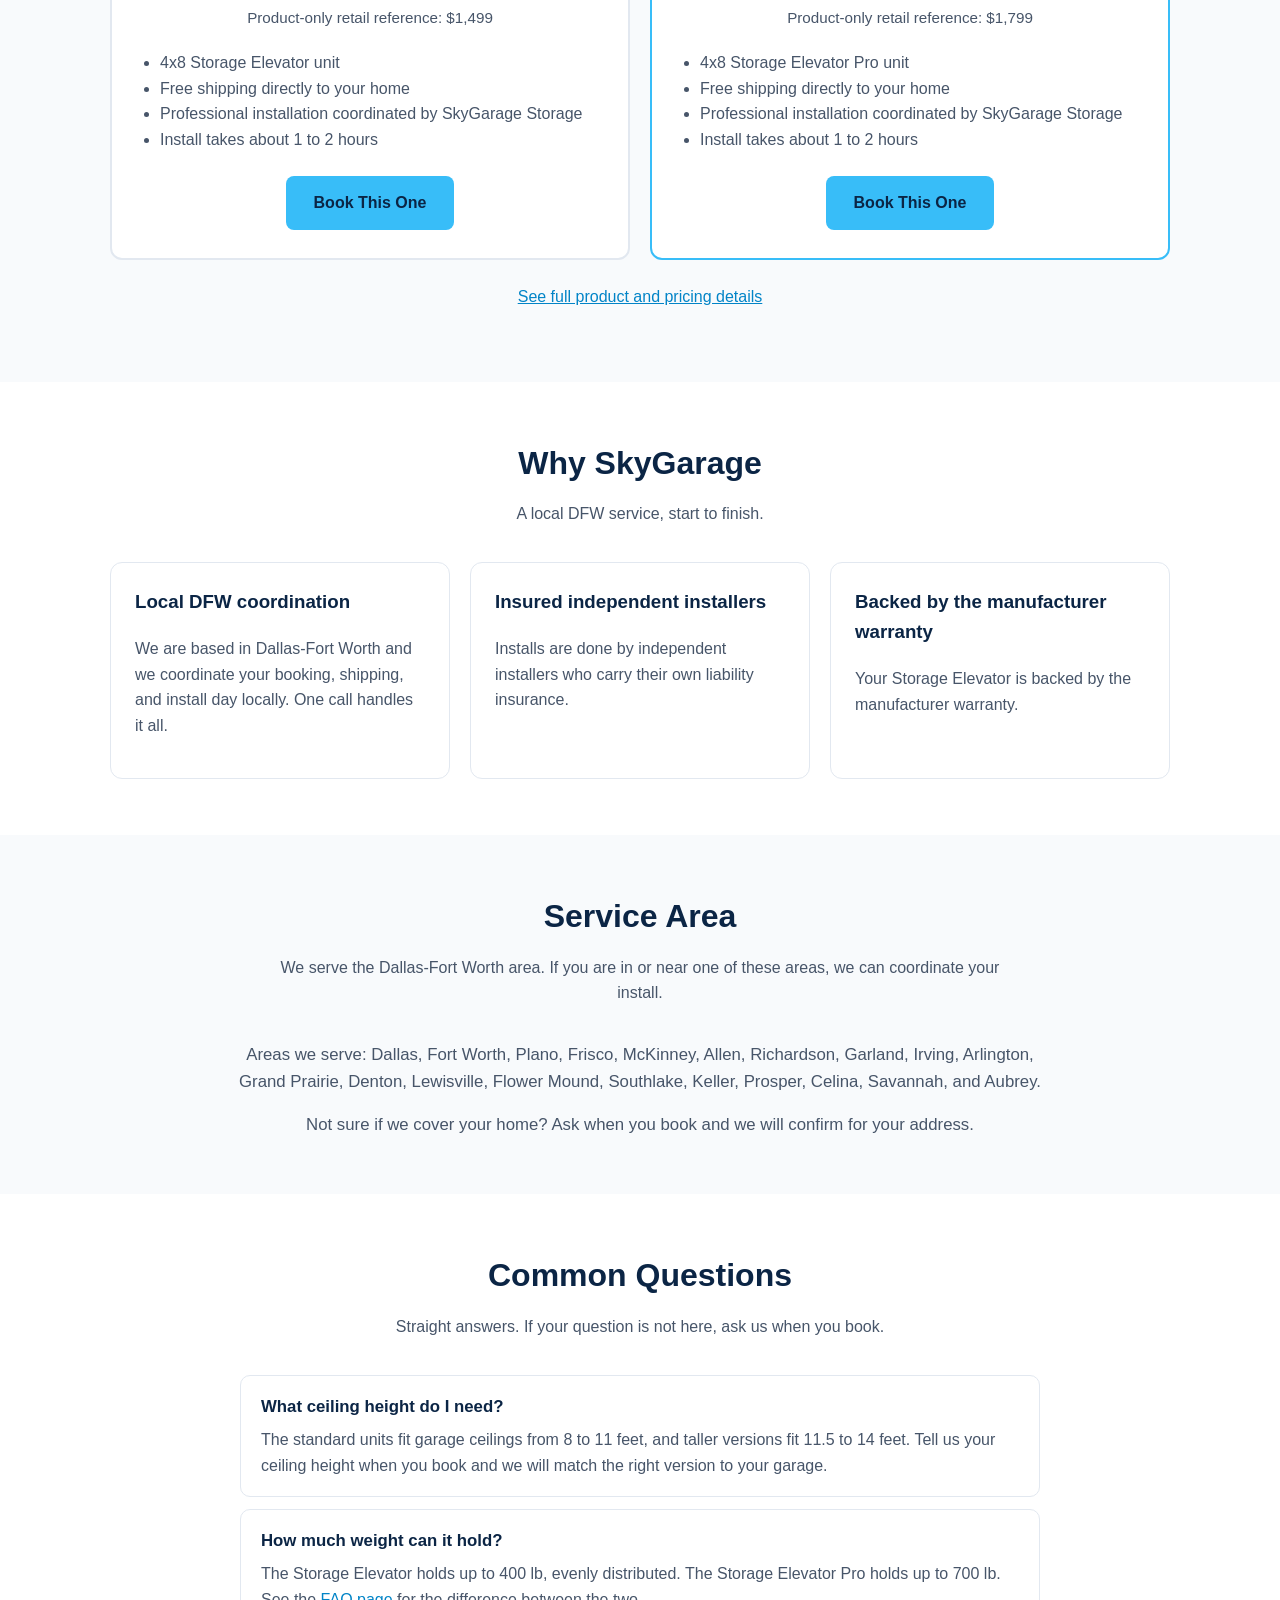
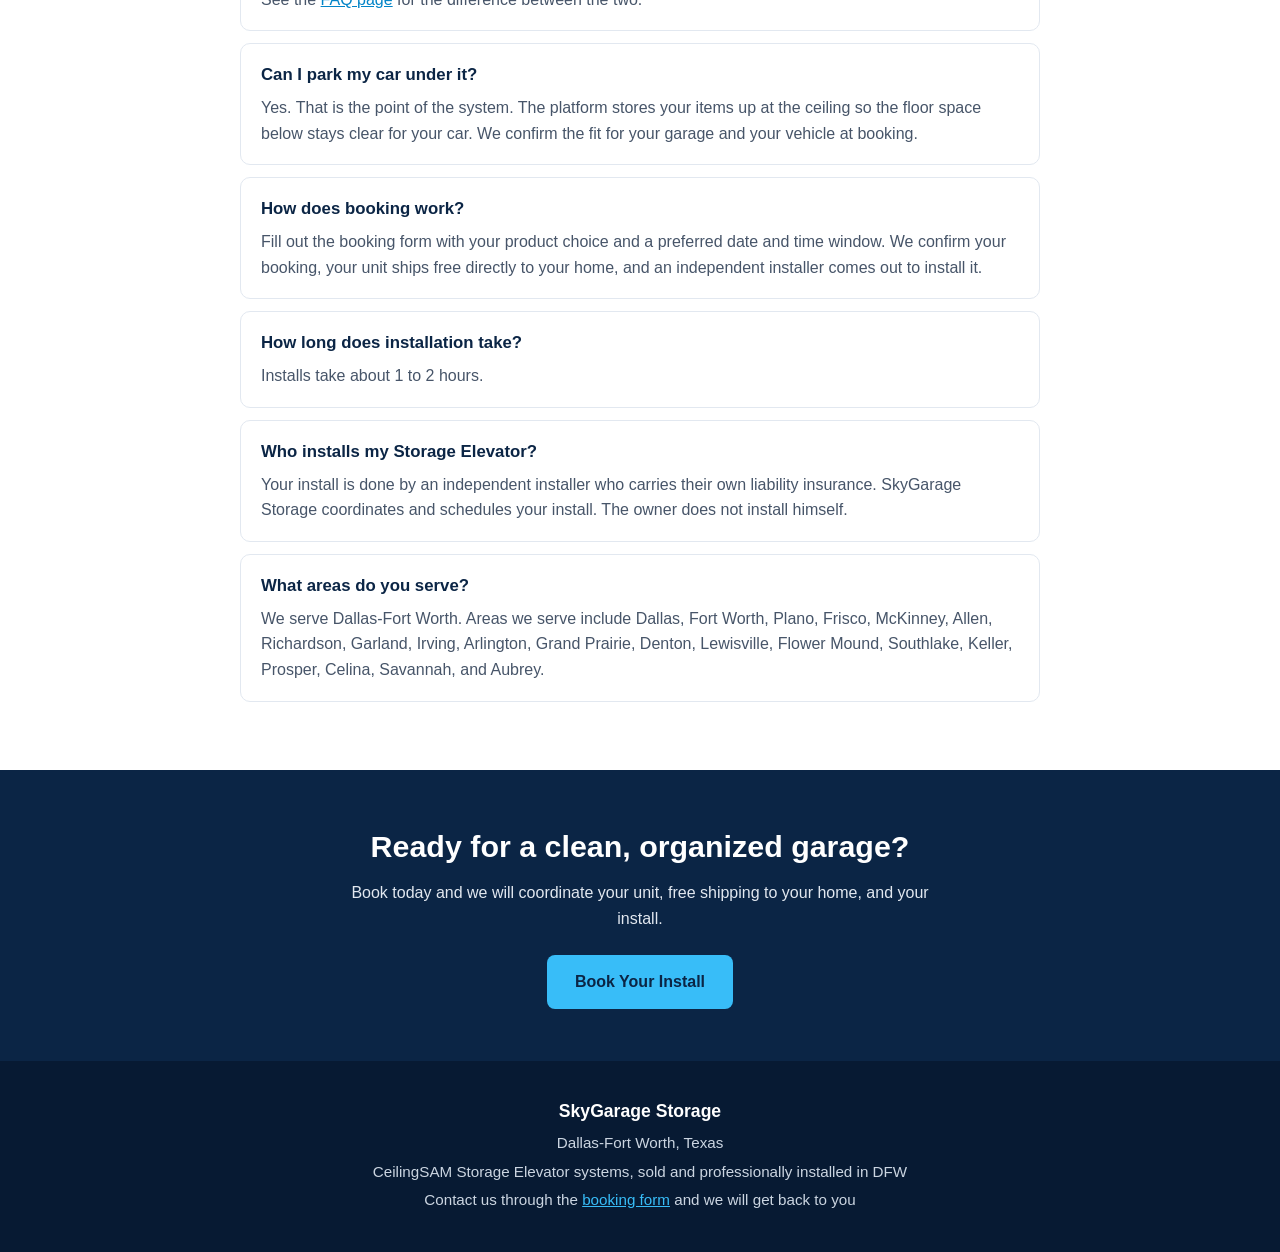
==== commit 0cc93a60: "Add real install photos to home page" ====
--- a/index.html
+++ b/index.html
@@ -34,6 +34,7 @@
       <p>SkyGarage Storage sells and coordinates professional installation of CeilingSAM Storage Elevator systems across Dallas-Fort Worth. Your storage goes up to the ceiling, so your garage is clean, organized, and yours again.</p>
       <a class="btn" href="book.html">Book Your Install</a>
       <a class="btn btn-secondary" href="pricing.html">See Products and Pricing</a>
+      <img class="site-photo hero-photo" src="assets/garage-installed.jpg" alt="Installed Storage Elevator raised at the ceiling, loaded with storage totes, with a car parked underneath">
     </div>
   </section>
 
@@ -98,6 +99,10 @@
           <p>An independent installer installs your unit in about 1 to 2 hours. Then you load it, raise it, and park inside again.</p>
         </div>
       </div>
+      <figure class="photo-card" style="max-width:760px; margin:36px auto 0;">
+        <img class="site-photo" src="assets/garage-loading-real.jpg" alt="Storage Elevator platform lowered to loading height, loaded with labeled totes and boxes">
+        <figcaption>The platform lowers to you for loading. Your cordless drill does the lifting.</figcaption>
+      </figure>
     </div>
   </section>
 
--- a/assets/style.css
+++ b/assets/style.css
@@ -345,3 +345,10 @@
   .btn-secondary { margin-left: 0; margin-top: 10px; }
   .section { padding: 40px 0; }
 }
+
+.site-photo { width: 100%; height: auto; display: block; border-radius: 12px; }
+.hero-photo { margin-top: 36px; box-shadow: 0 12px 32px rgba(11, 37, 69, 0.18); }
+.photo-grid { display: grid; grid-template-columns: 1fr 1fr; gap: 24px; max-width: 1000px; margin: 0 auto; }
+.photo-card { margin: 0; }
+.photo-card figcaption { text-align: center; color: var(--gray-600); margin-top: 10px; font-size: 0.95rem; }
+@media (max-width: 759px) { .photo-grid { grid-template-columns: 1fr; } }
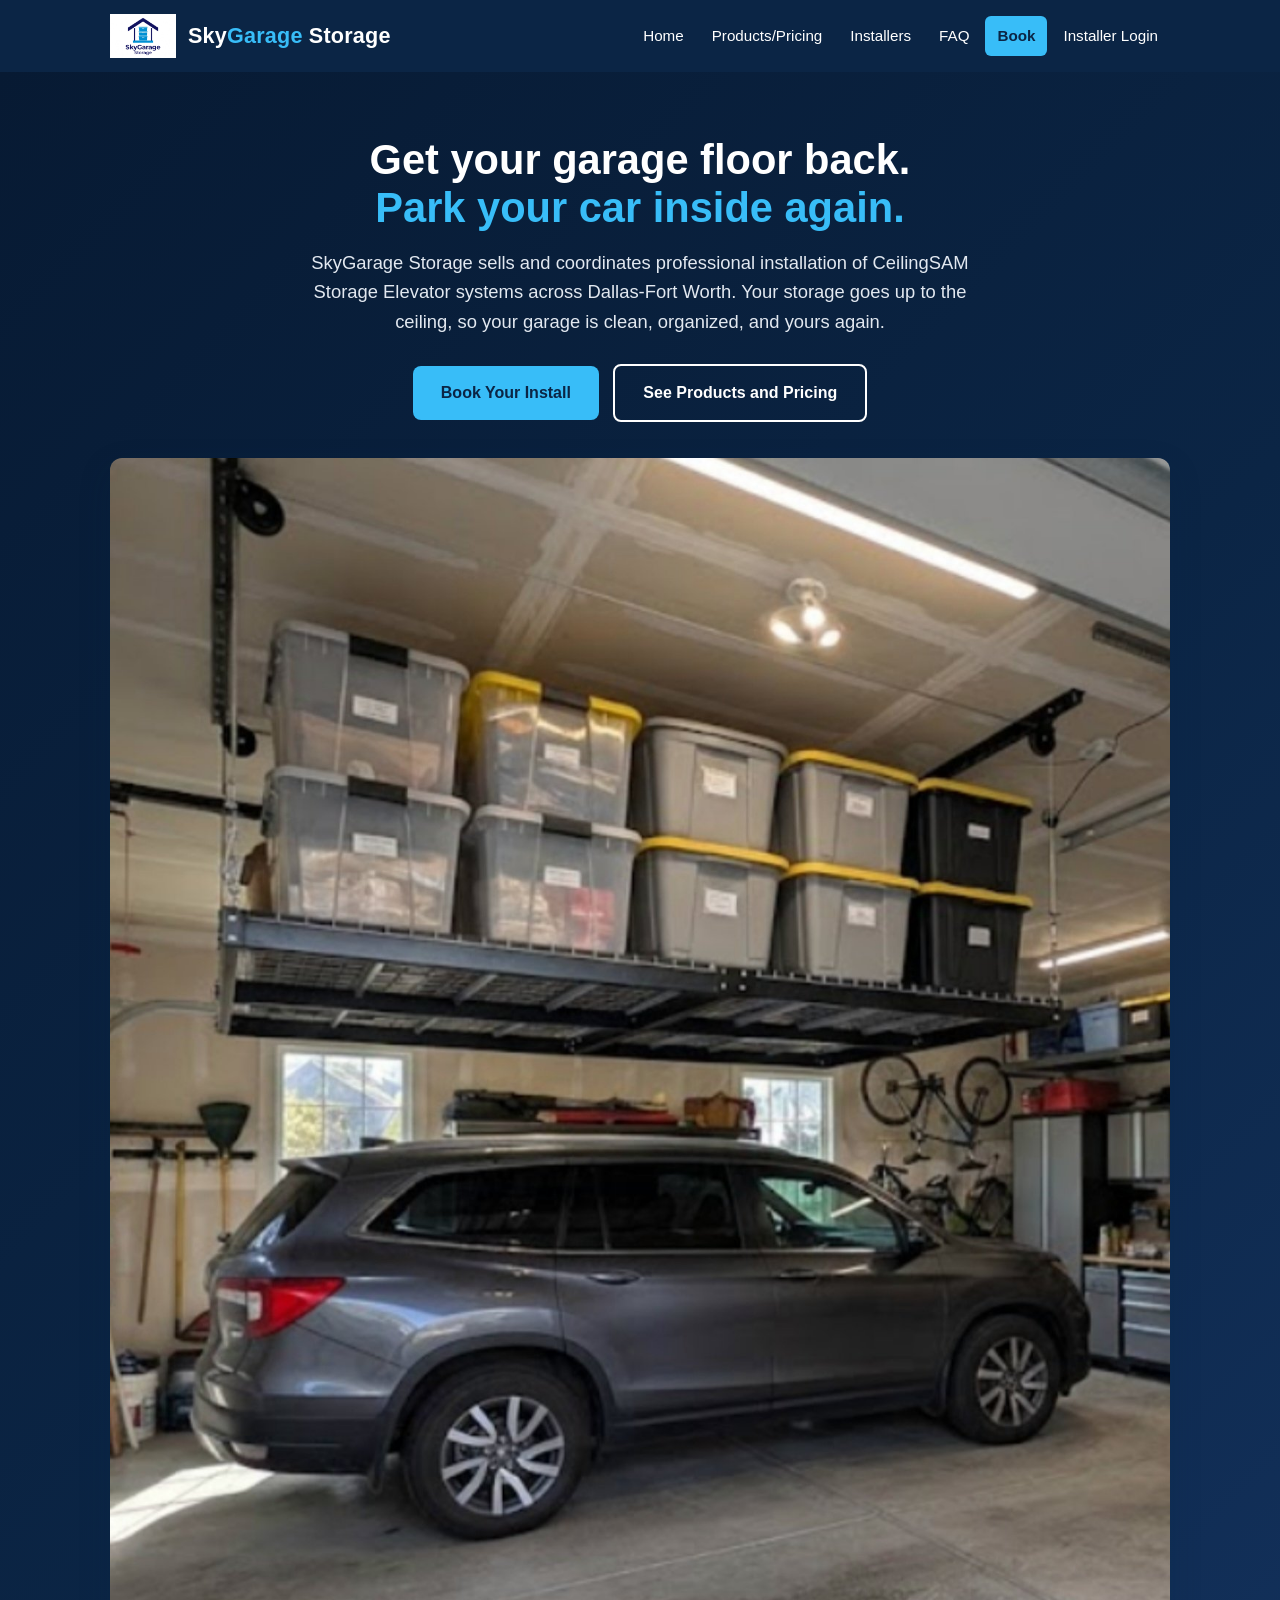
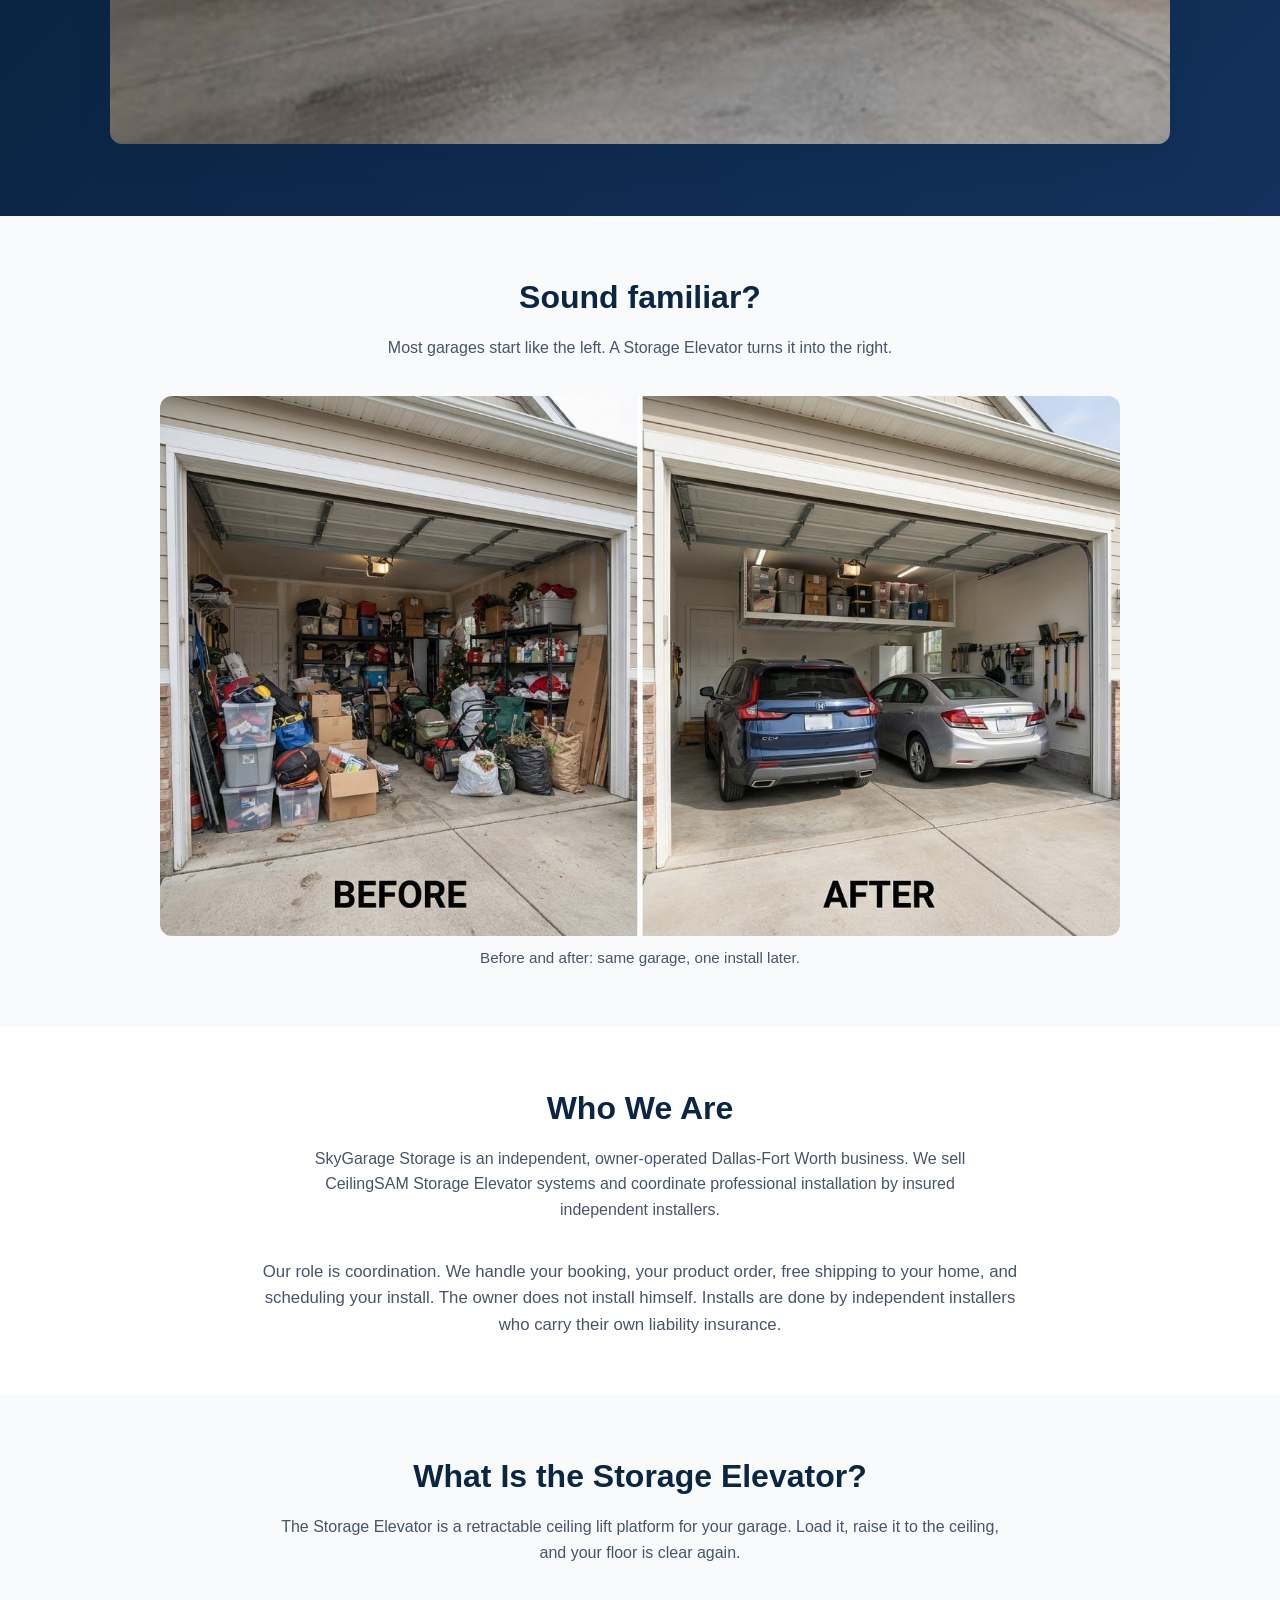
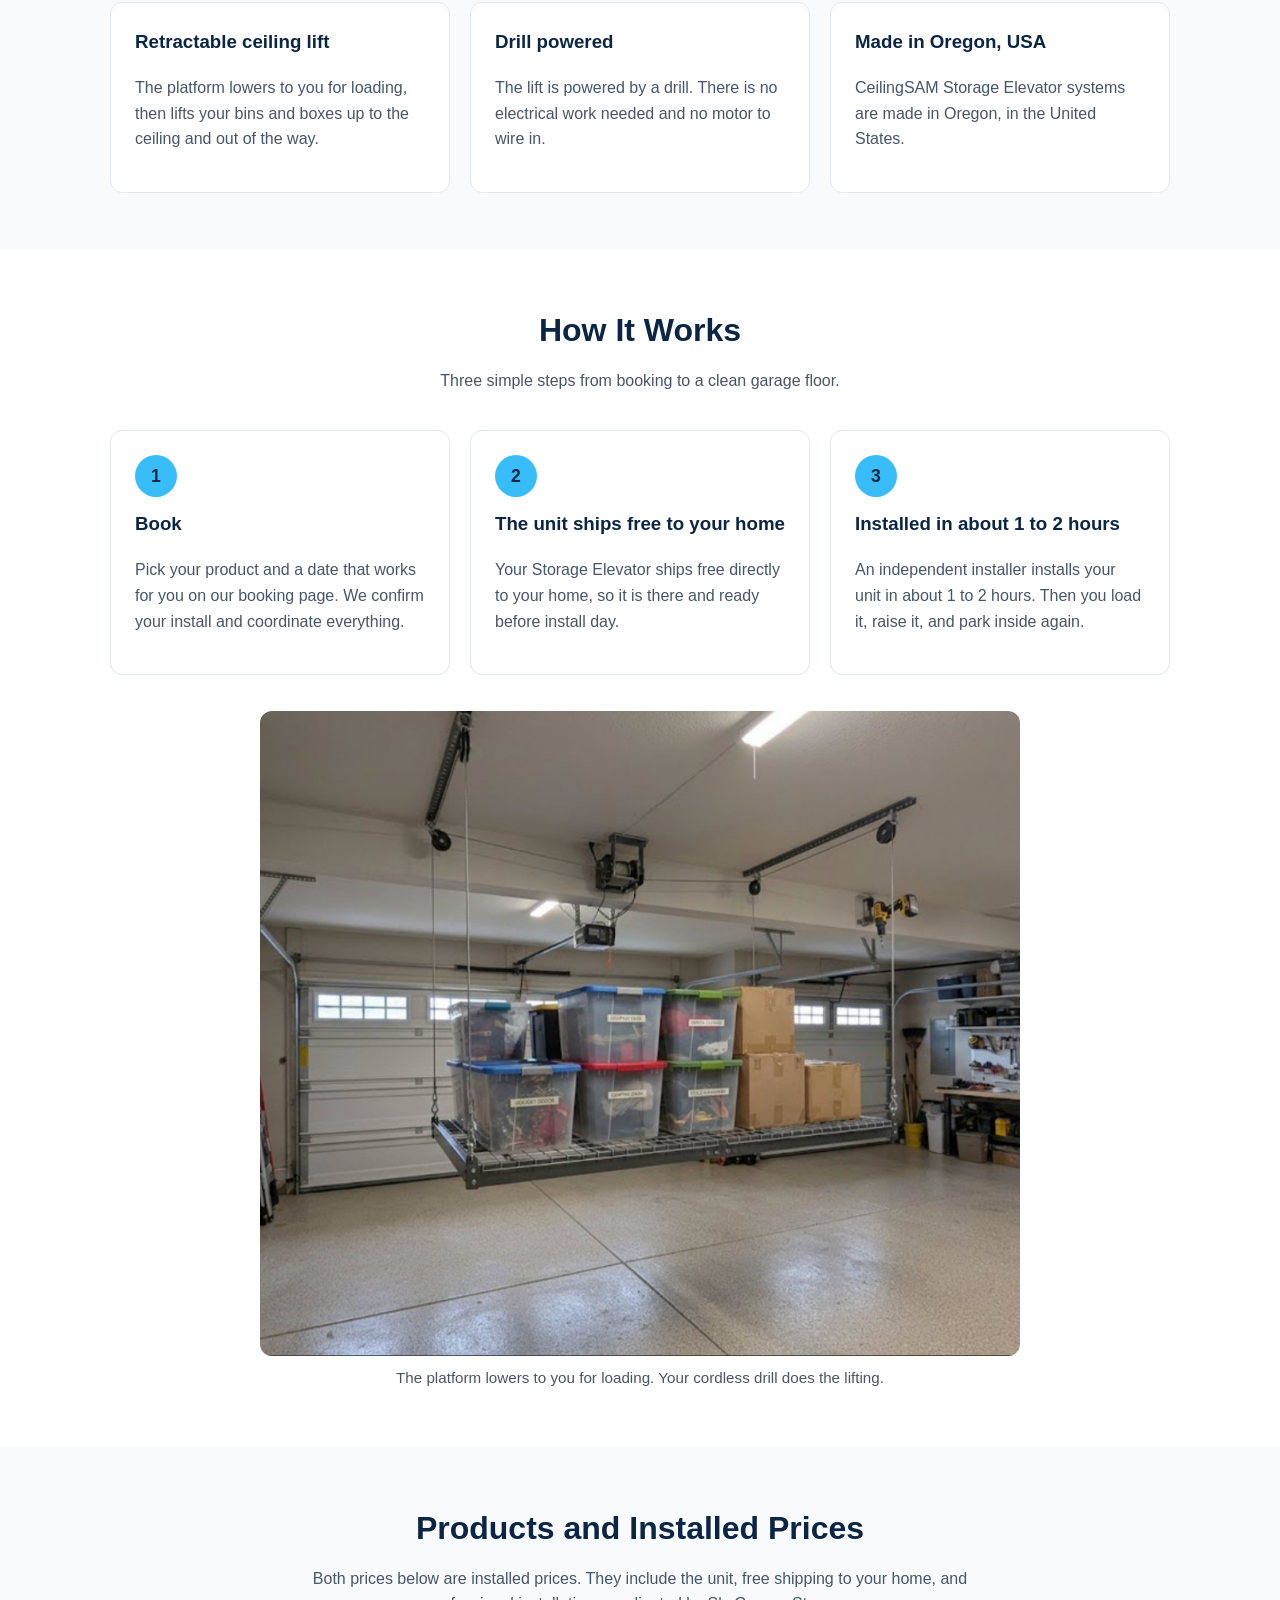
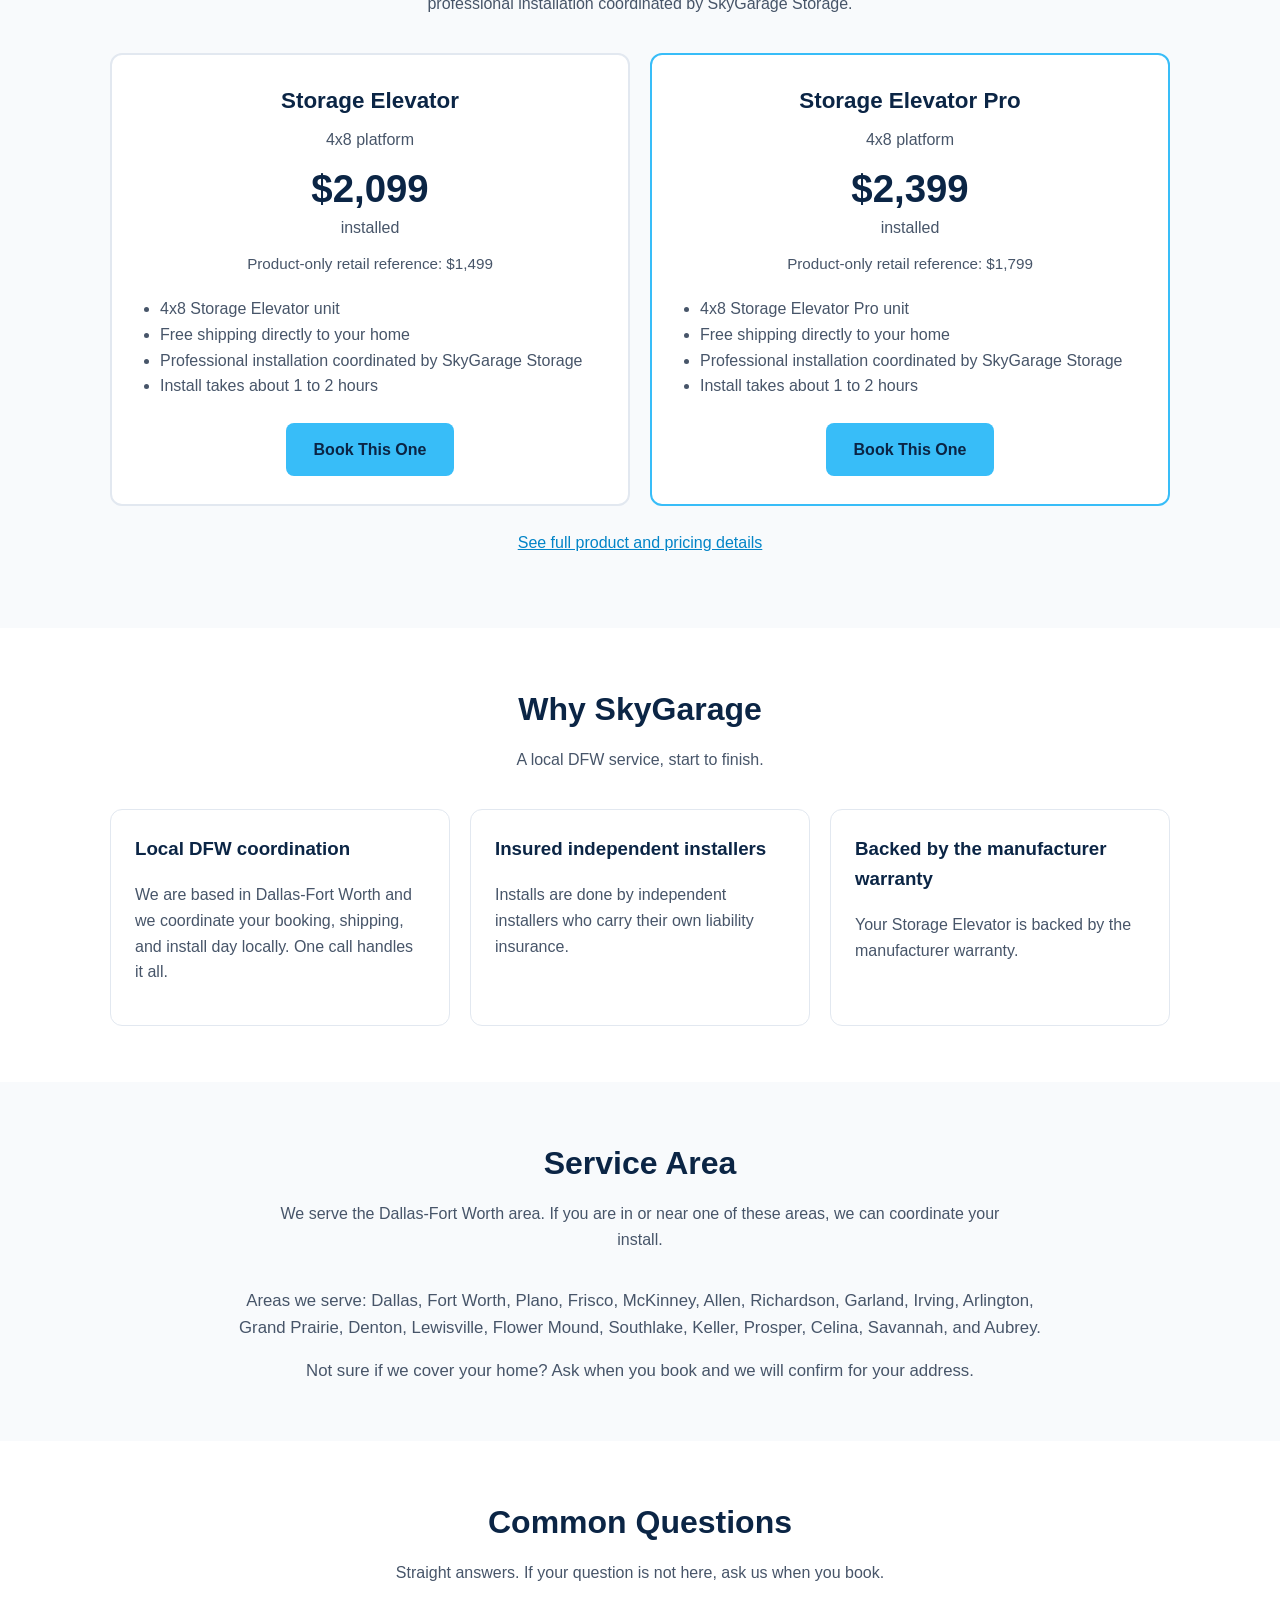
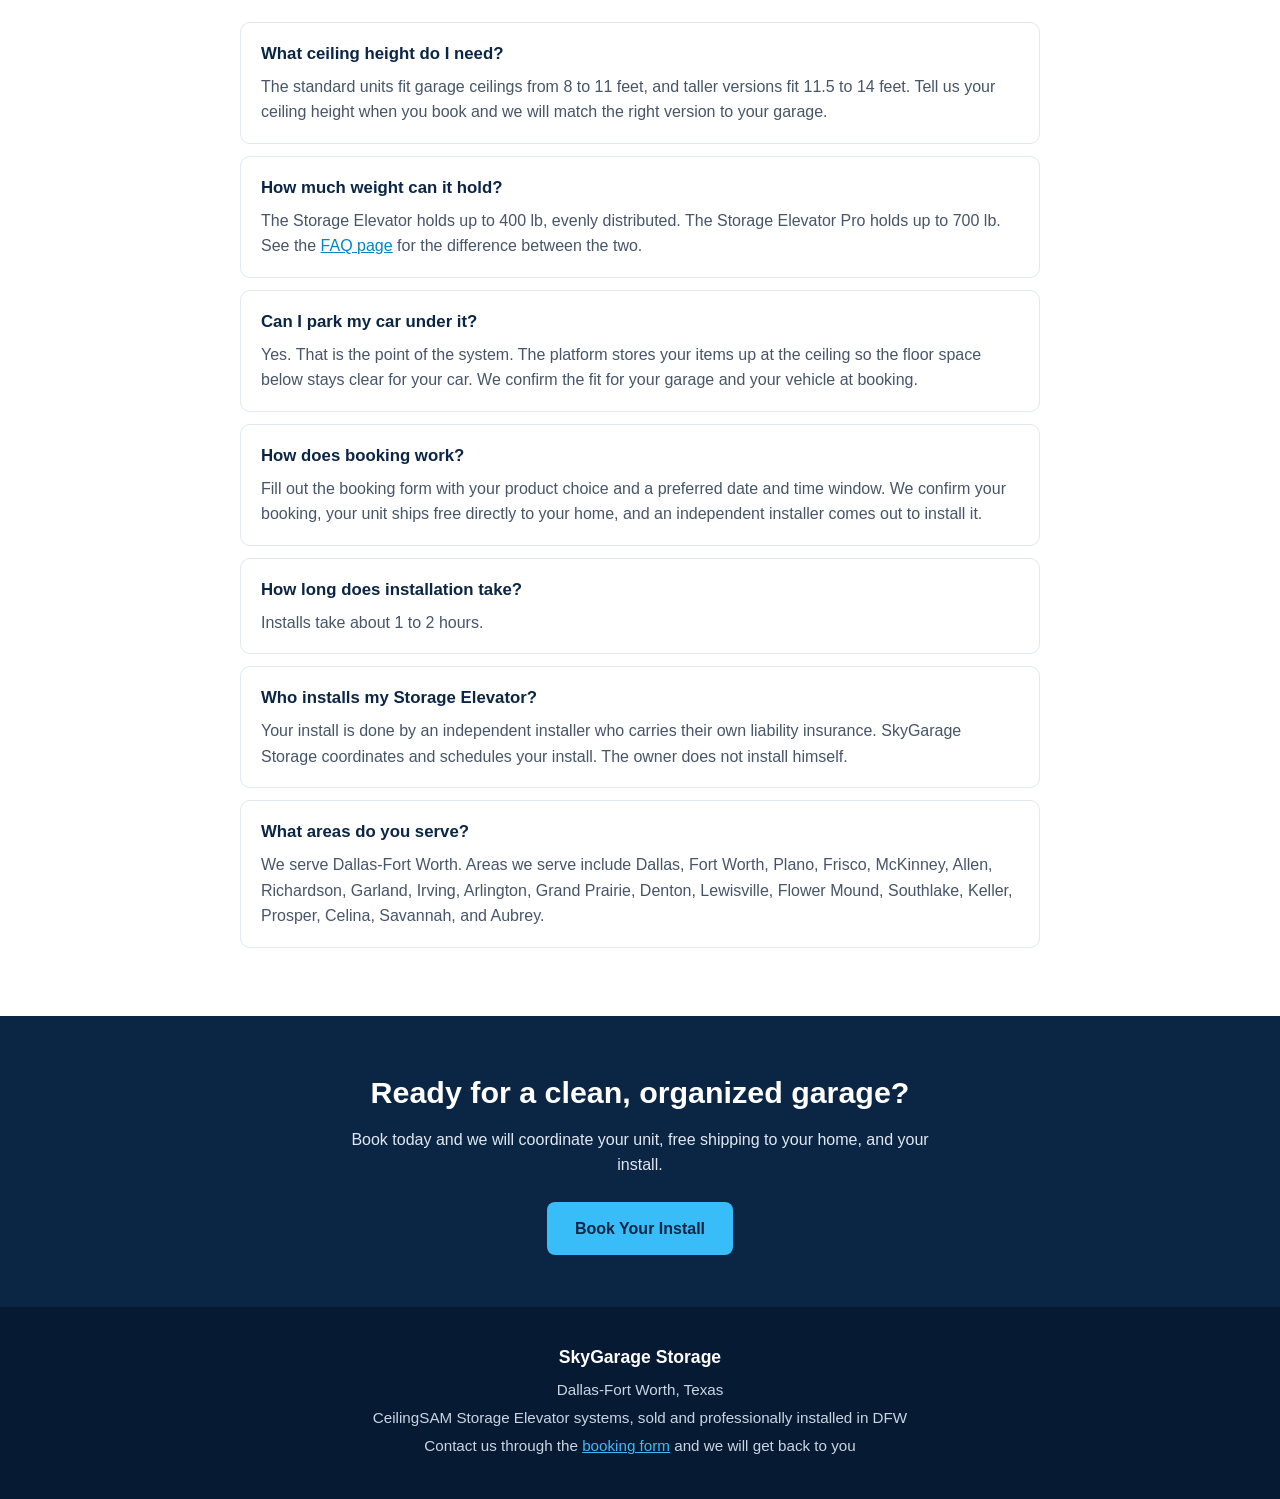
==== commit d5fdc7b7: "Add before-after, installer, and drill photos" ====
--- a/index.html
+++ b/index.html
@@ -41,10 +41,10 @@
   <section class="section section-alt">
     <div class="container">
       <h2>Sound familiar?</h2>
-      <p class="section-intro">Most garages start like this. A Storage Elevator gives you the floor back.</p>
-      <figure class="photo-card" style="max-width:860px; margin:0 auto;">
-        <img class="site-photo" src="assets/garage-before.jpg" alt="Cluttered garage with boxes and holiday decorations covering the floor and the car parked out in the driveway">
-        <figcaption>Before: the car lives in the driveway.</figcaption>
+      <p class="section-intro">Most garages start like the left. A Storage Elevator turns it into the right.</p>
+      <figure class="photo-card" style="max-width:960px; margin:0 auto;">
+        <img class="site-photo" src="assets/garage-before-after.jpg" alt="Before and after: a cluttered garage with no room for cars, then the same garage clean with two cars parked inside and storage up on a ceiling shelf">
+        <figcaption>Before and after: same garage, one install later.</figcaption>
       </figure>
     </div>
   </section>
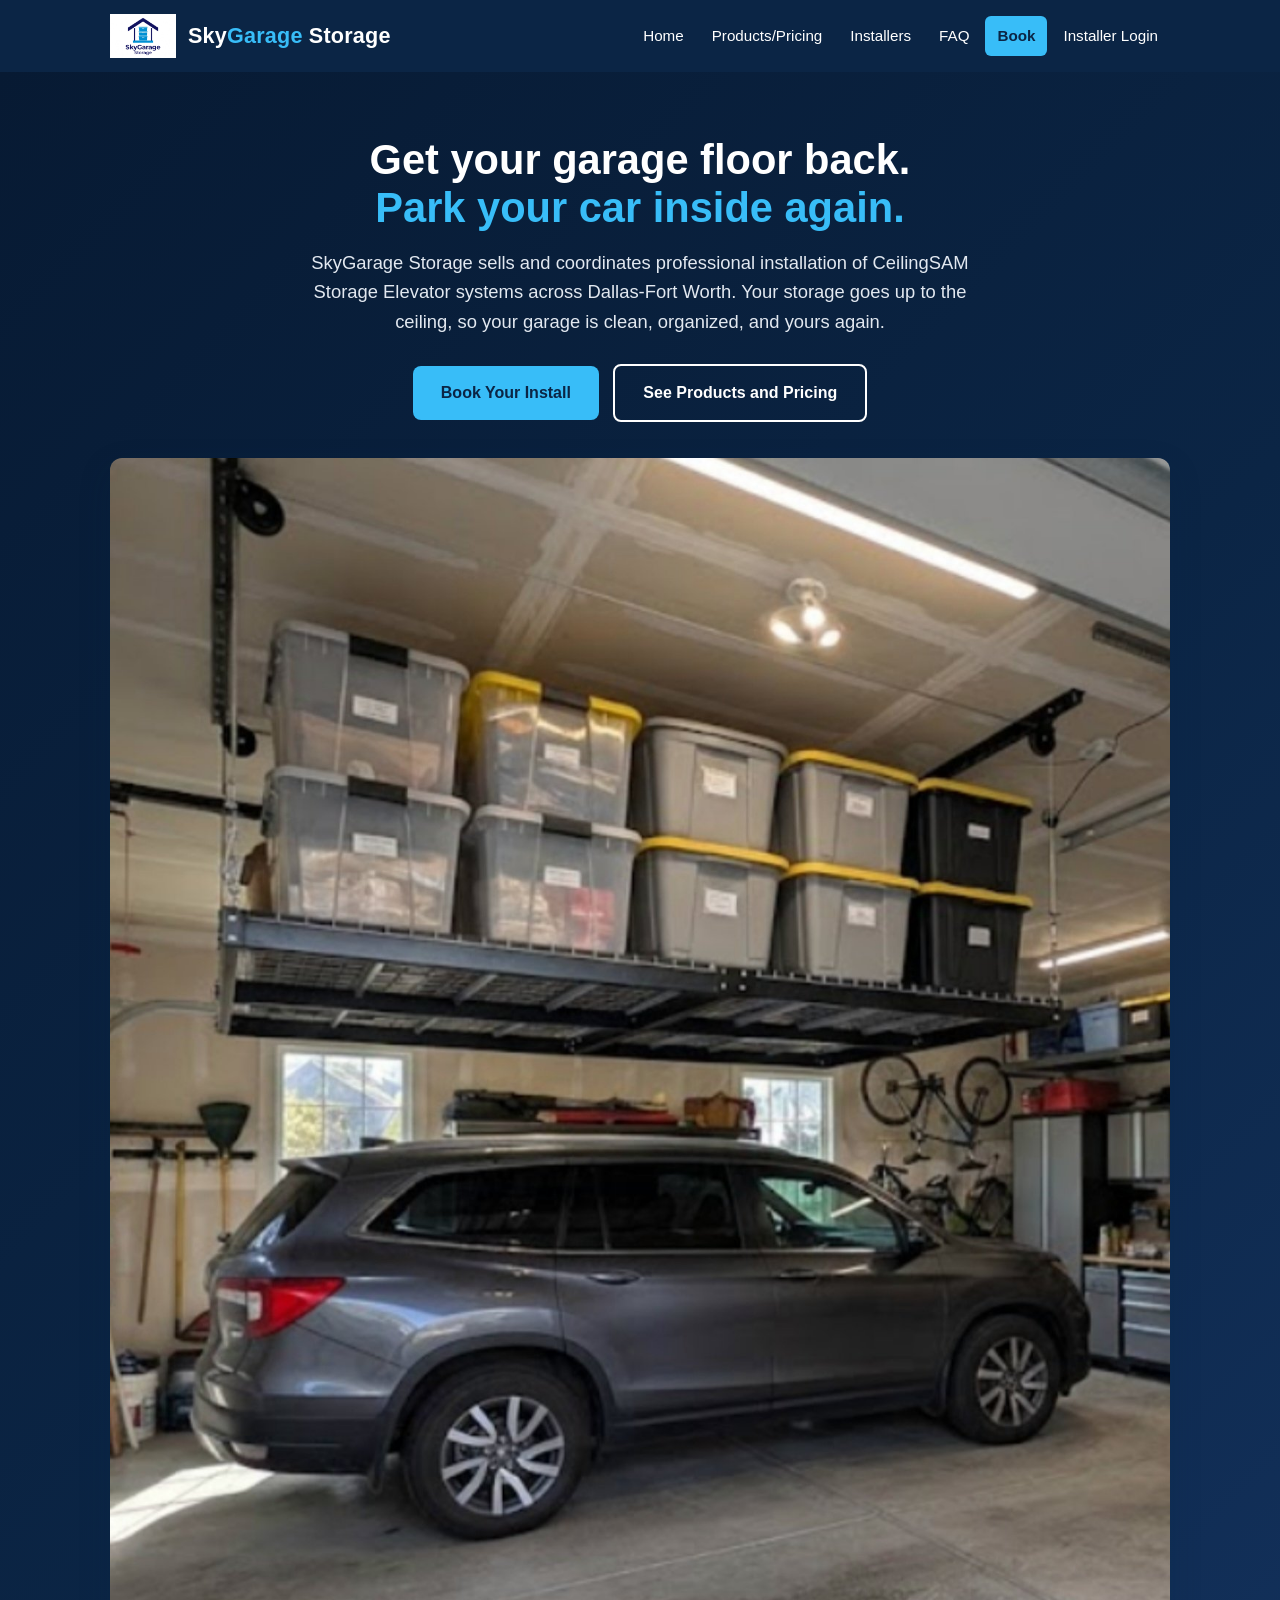
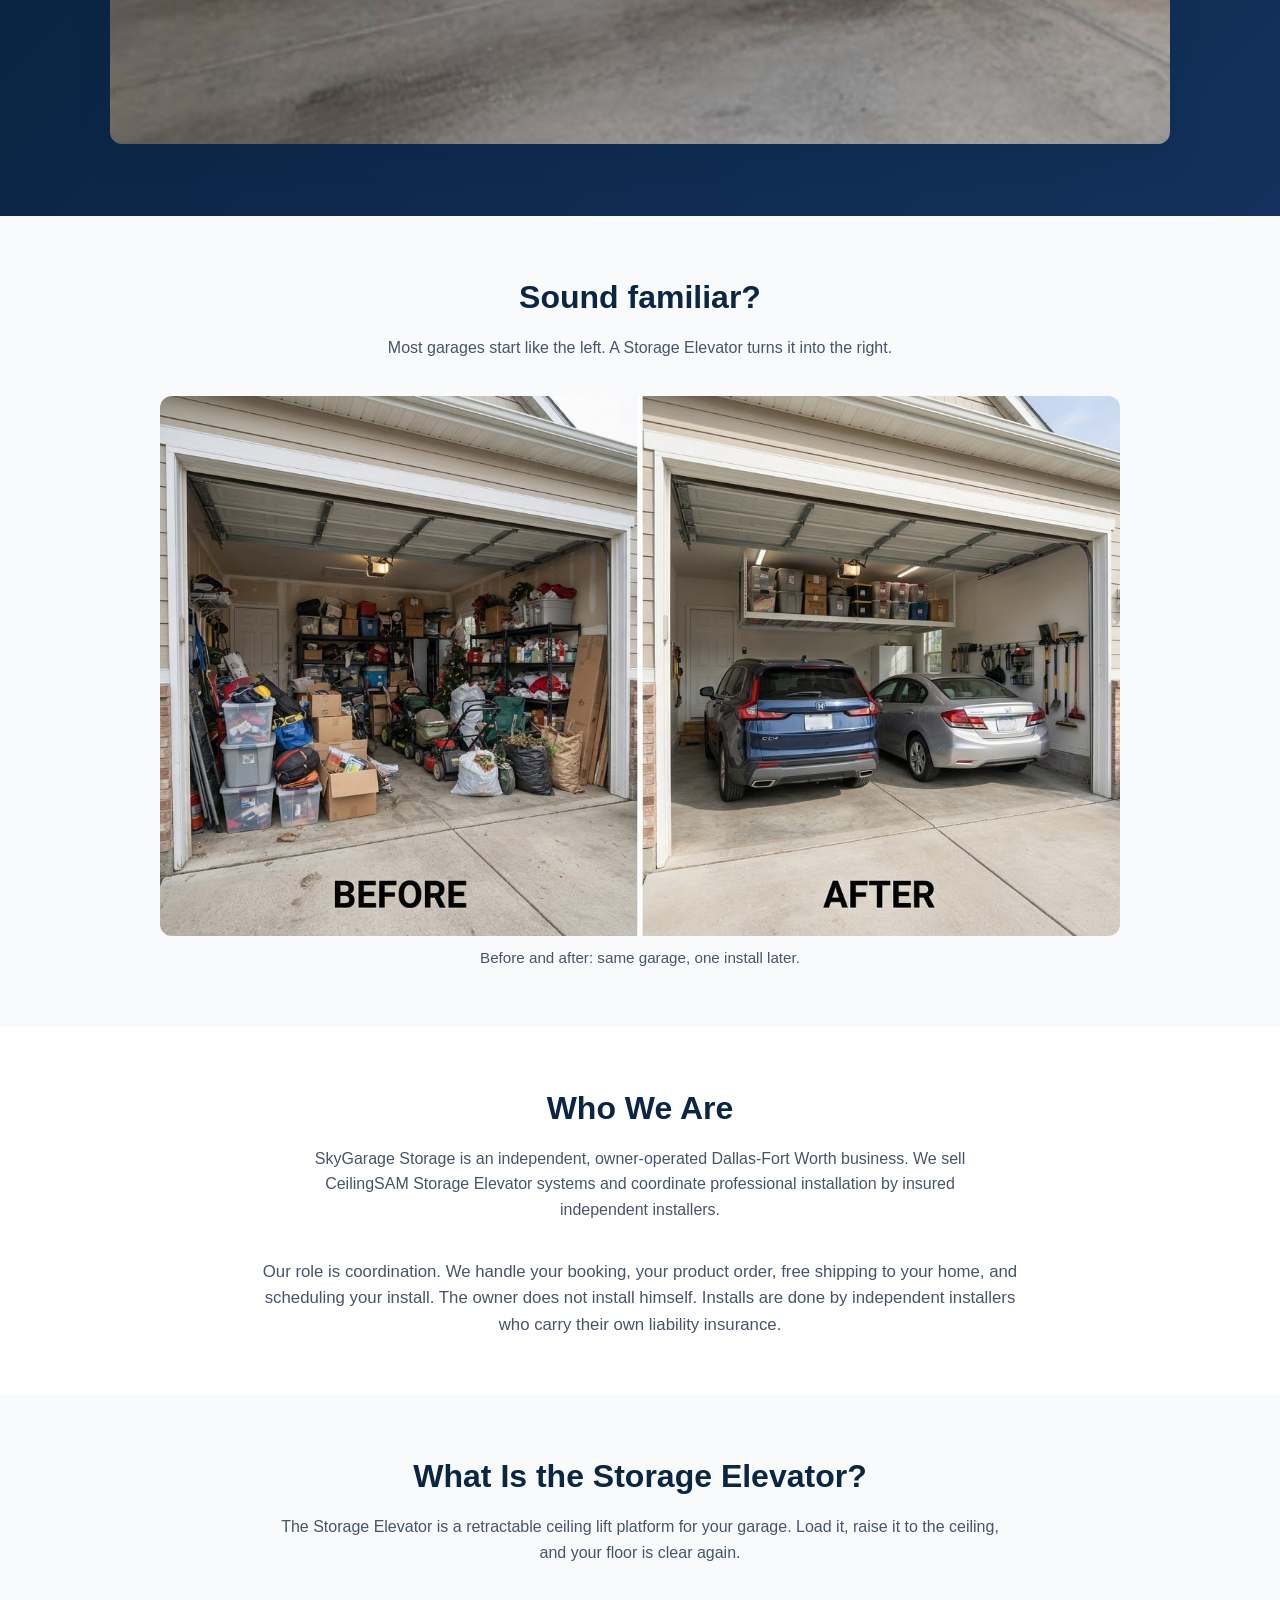
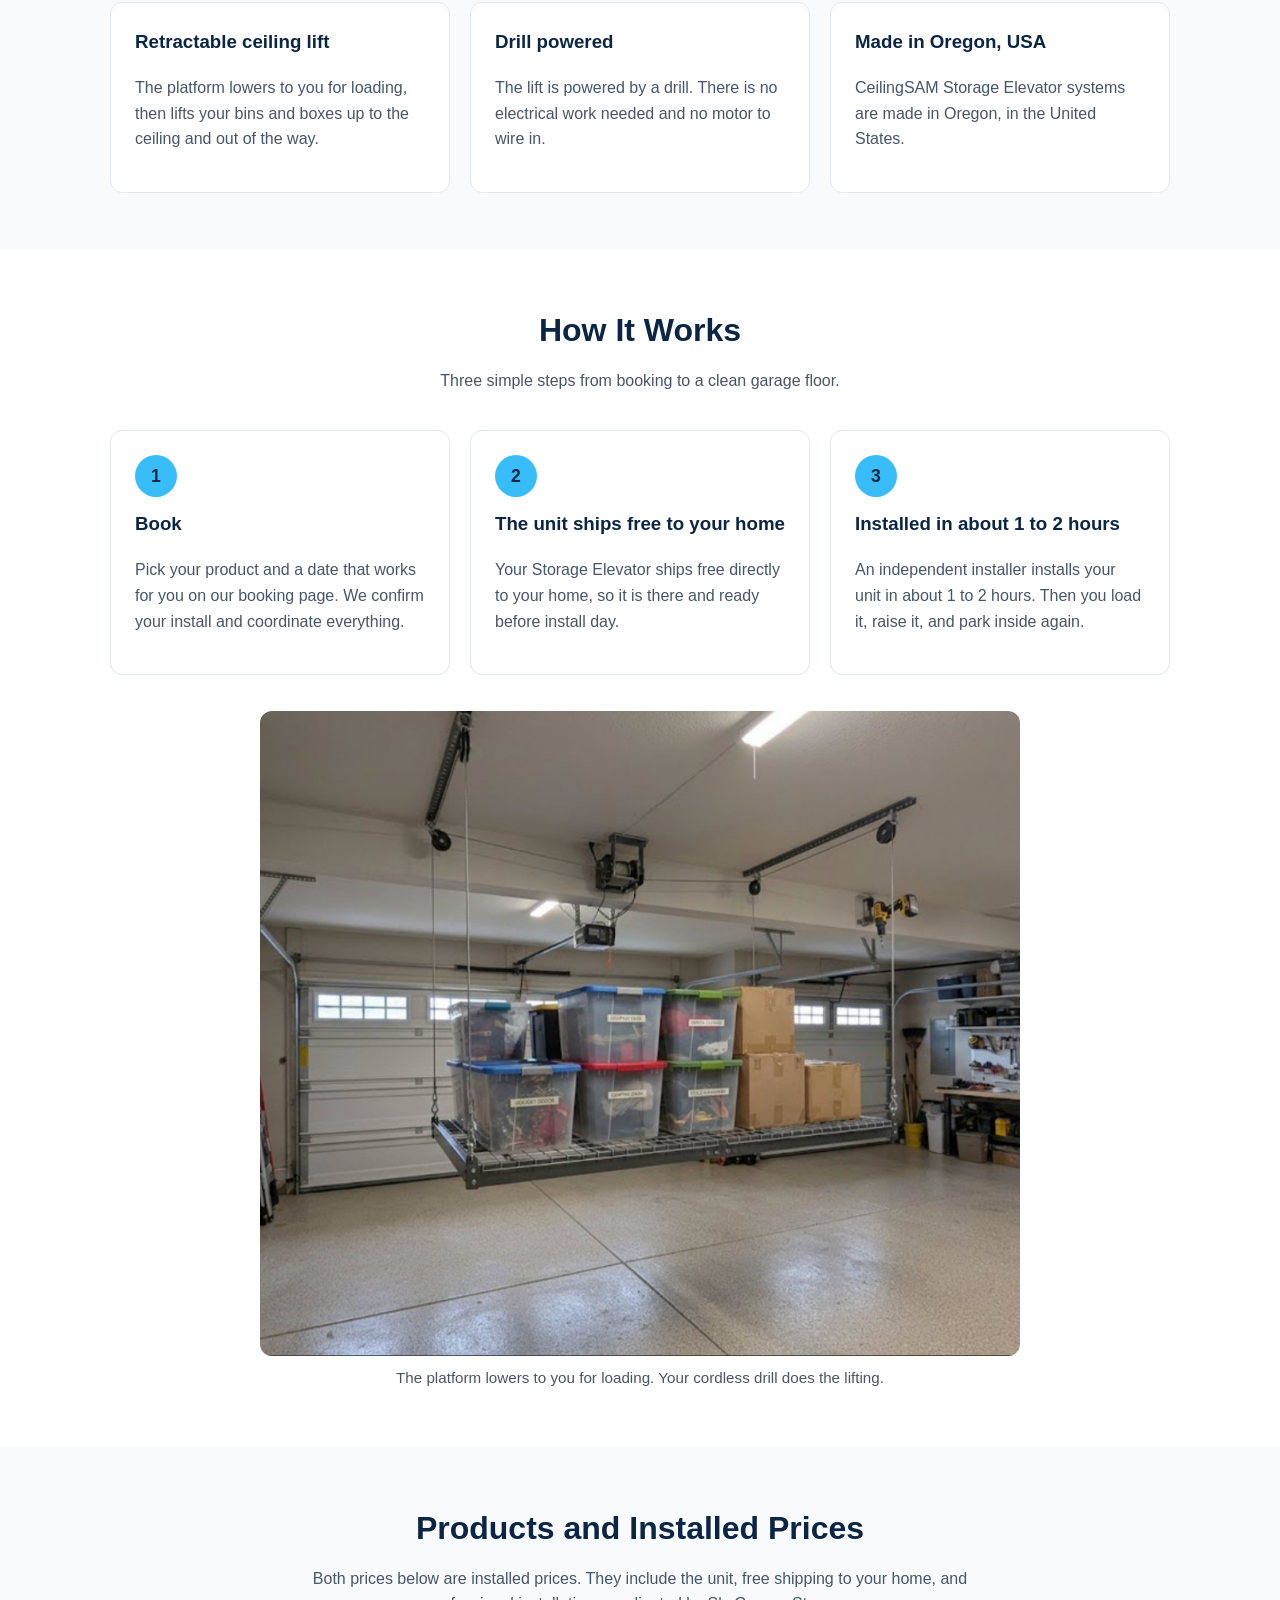
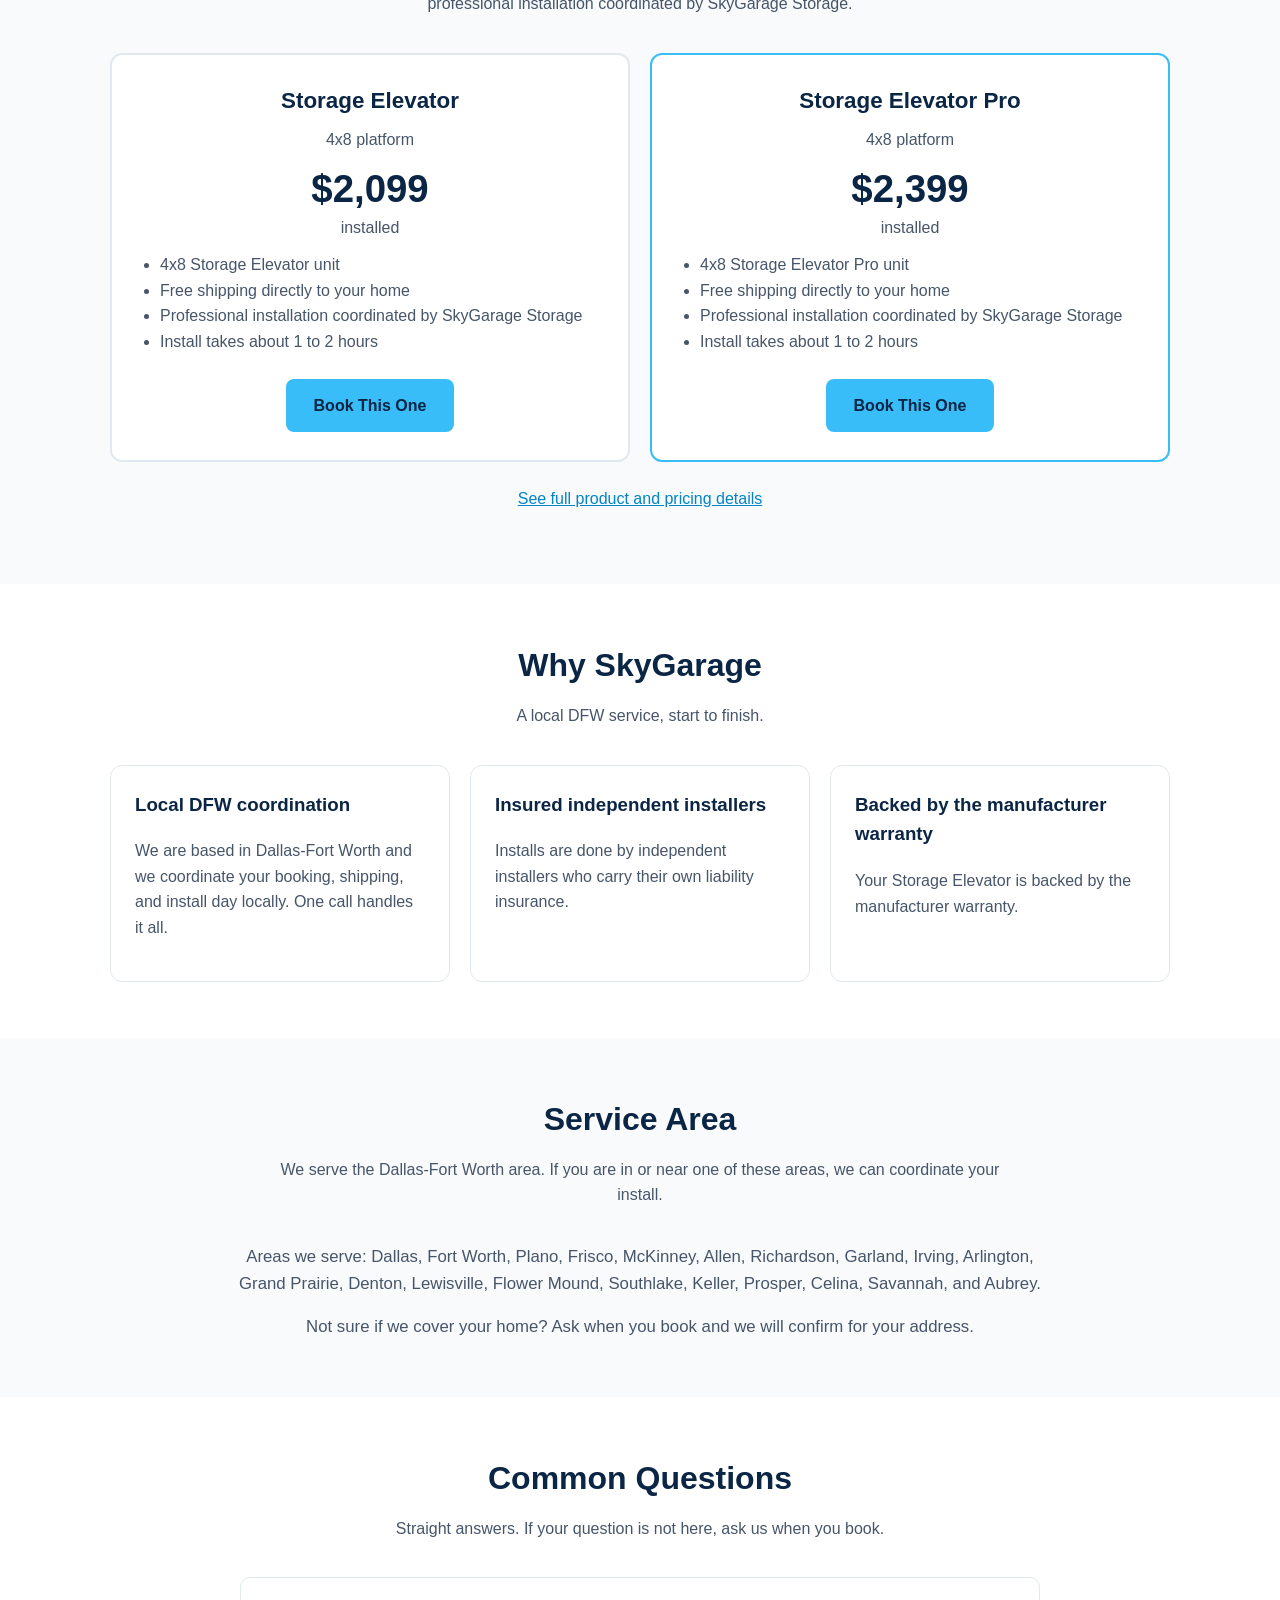
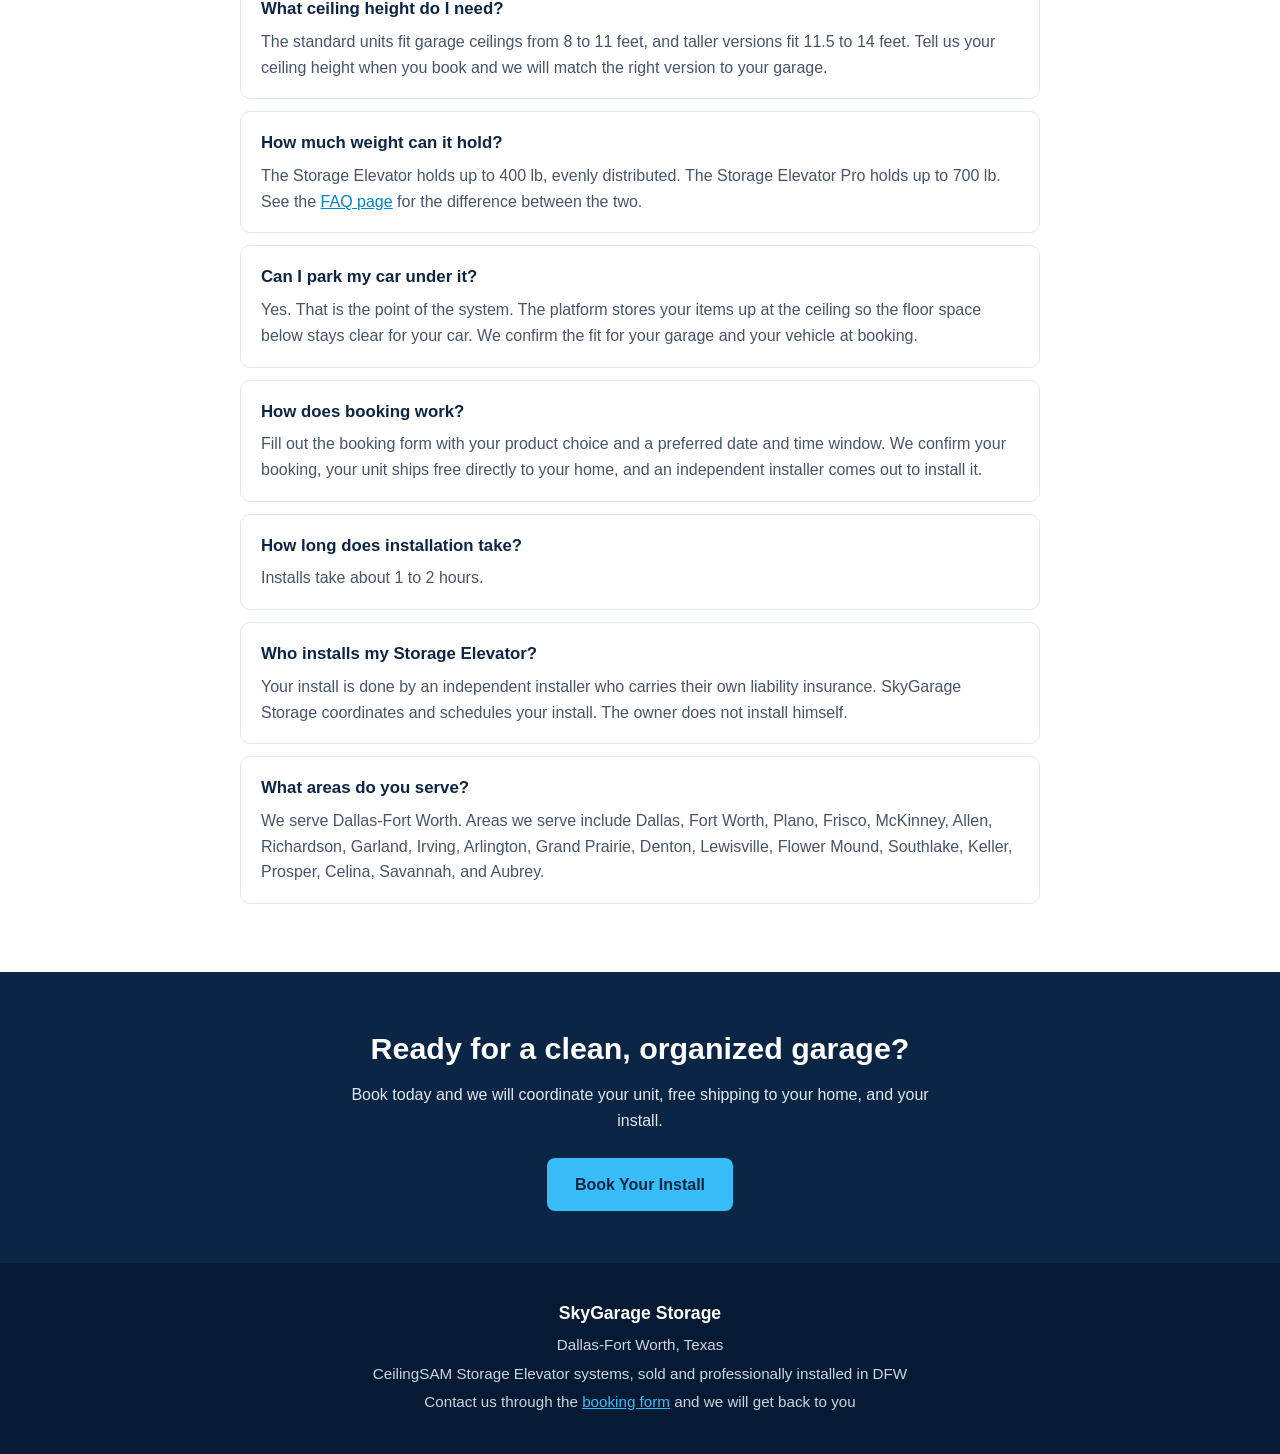
==== commit 2ee5a591: "Remove product-only retail reference lines" ====
--- a/index.html
+++ b/index.html
@@ -116,7 +116,6 @@
           <p class="product-size">4x8 platform</p>
           <p class="price">$2,099</p>
           <p class="price-label">installed</p>
-          <p class="reference-price">Product-only retail reference: $1,499</p>
           <ul>
             <li>4x8 Storage Elevator unit</li>
             <li>Free shipping directly to your home</li>
@@ -130,7 +129,6 @@
           <p class="product-size">4x8 platform</p>
           <p class="price">$2,399</p>
           <p class="price-label">installed</p>
-          <p class="reference-price">Product-only retail reference: $1,799</p>
           <ul>
             <li>4x8 Storage Elevator Pro unit</li>
             <li>Free shipping directly to your home</li>
